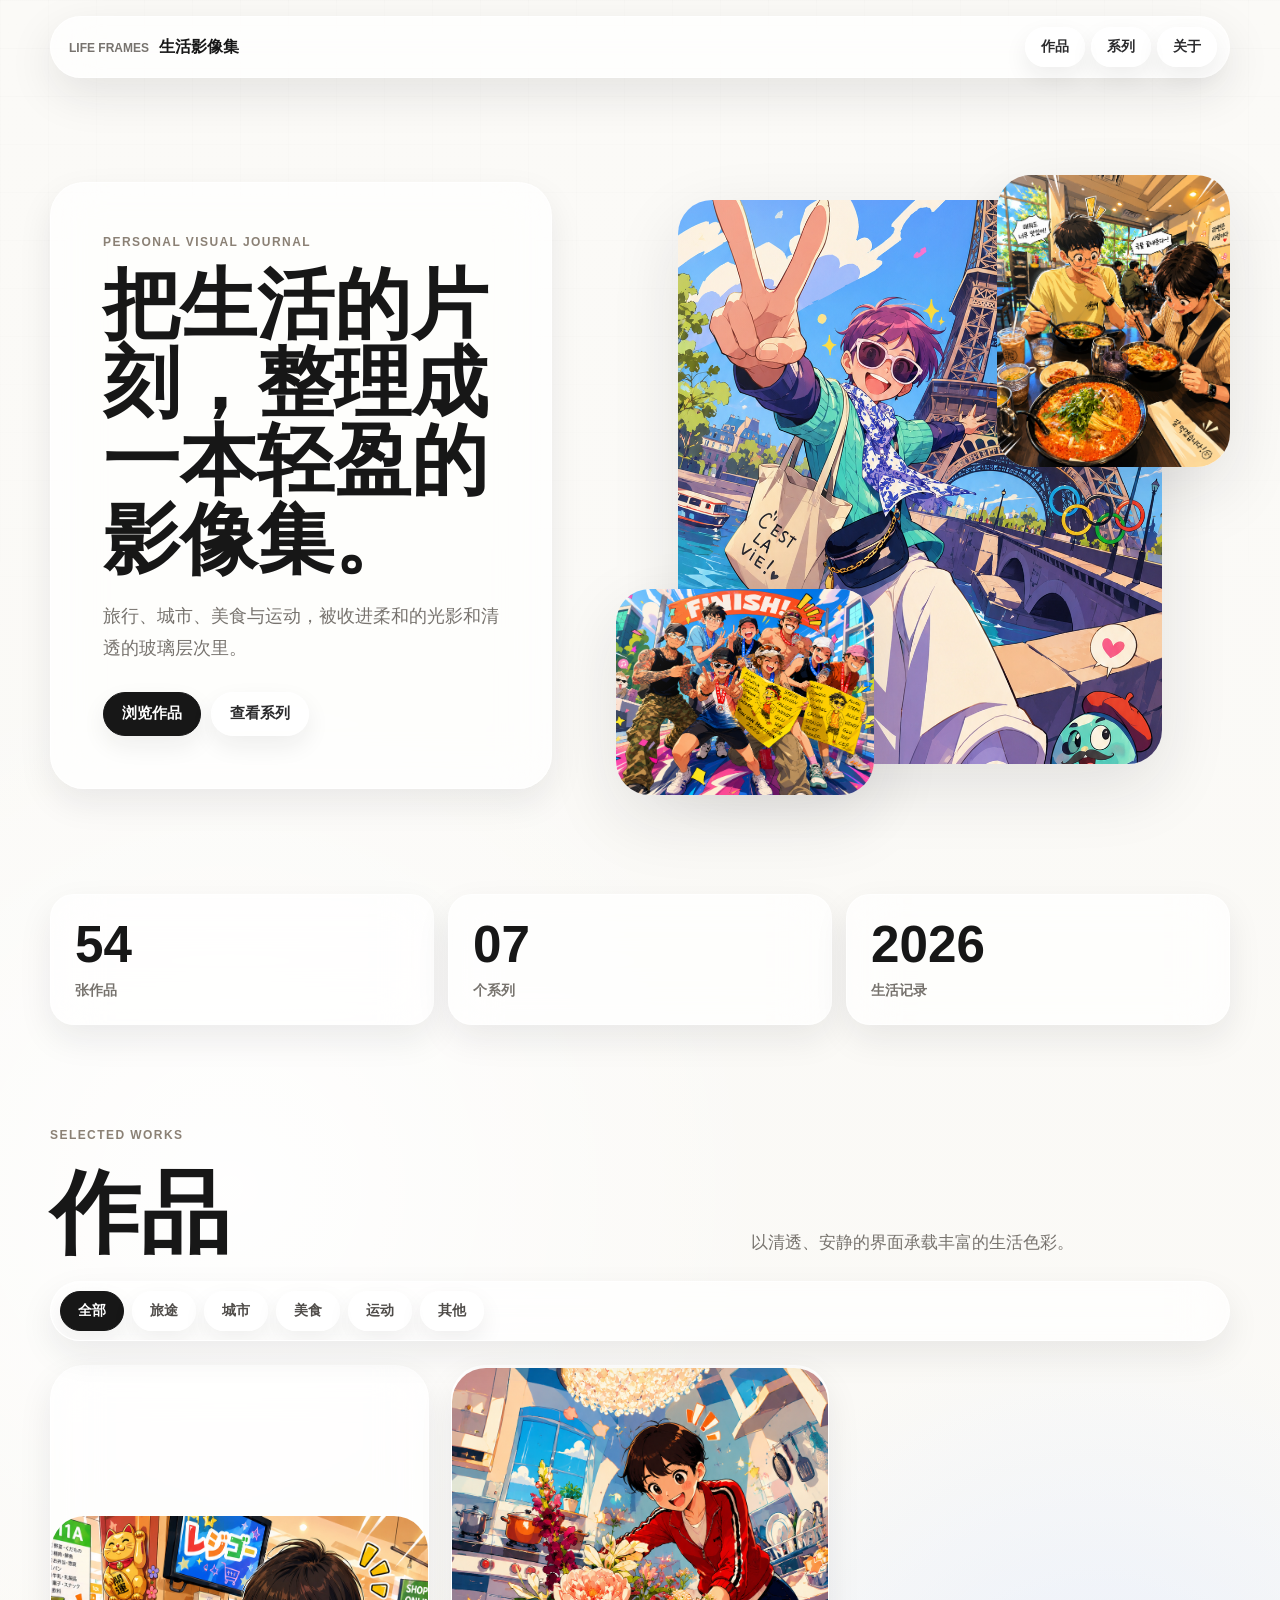
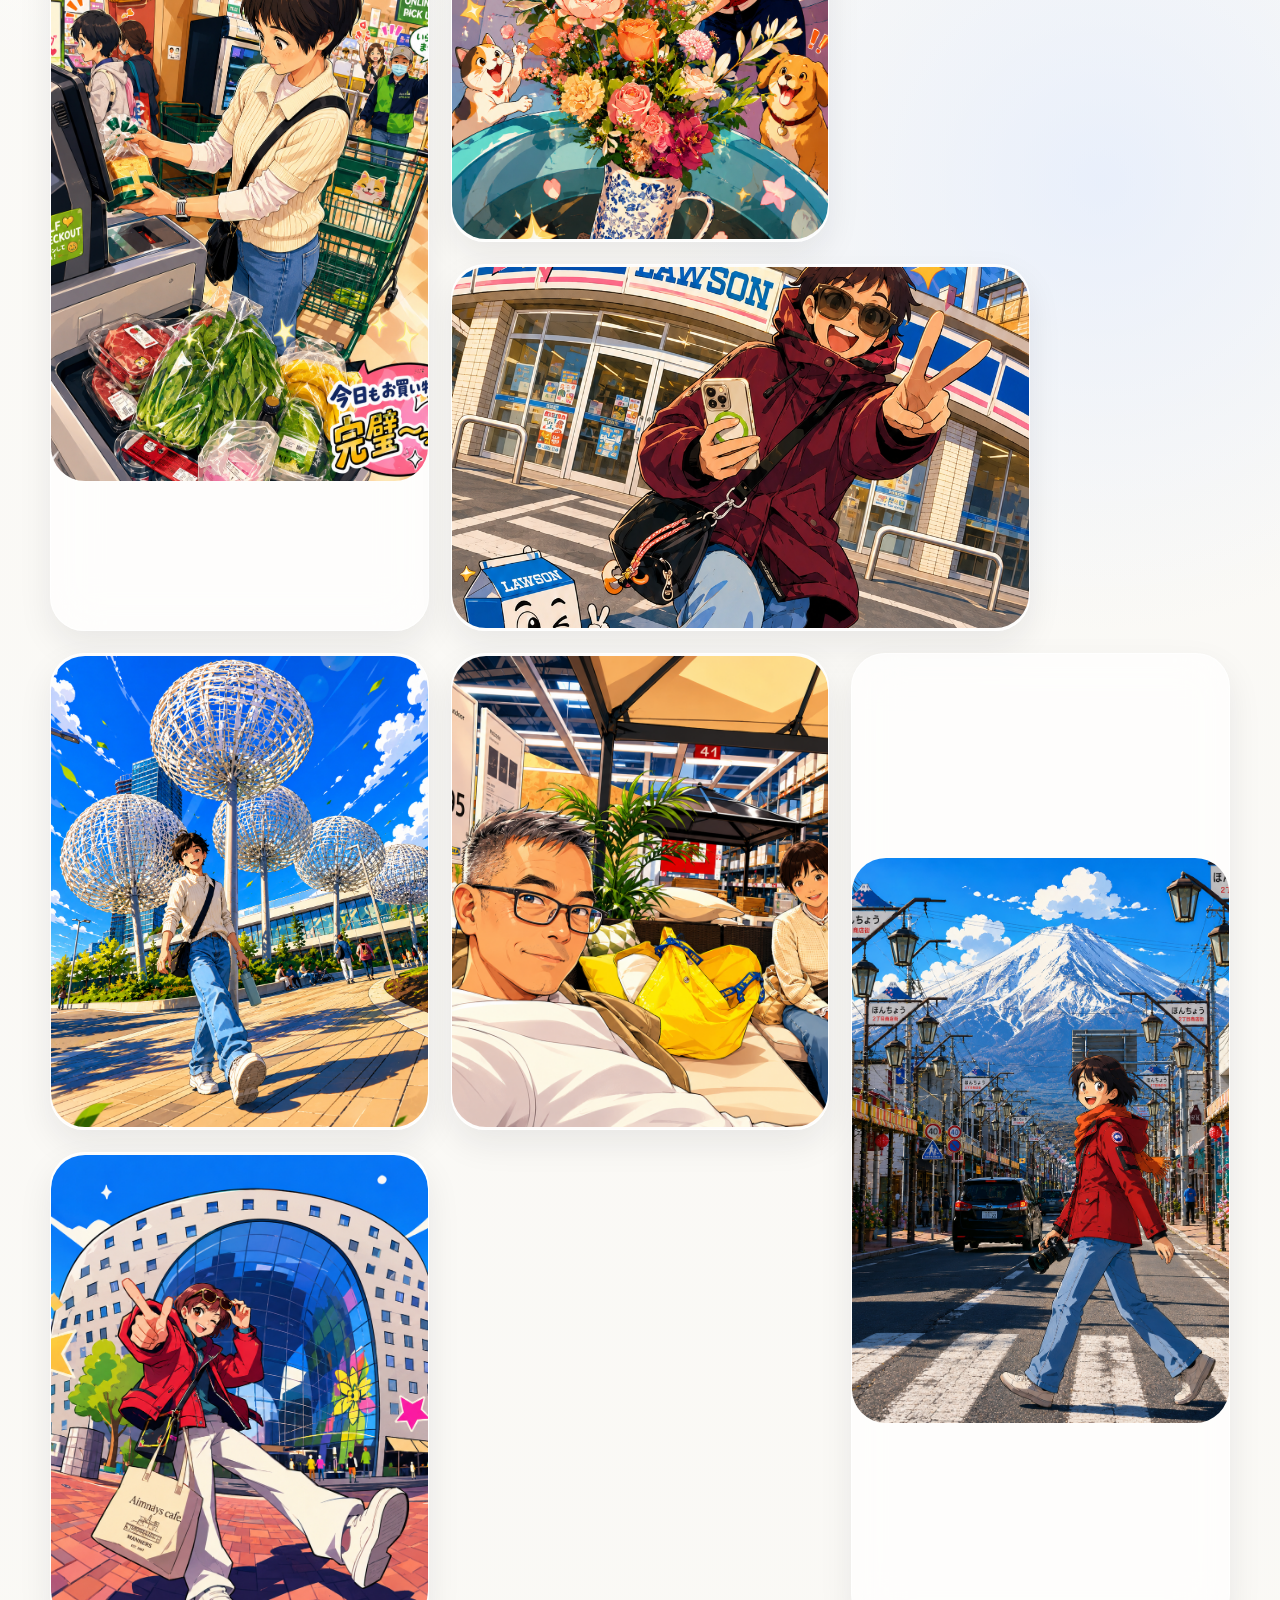
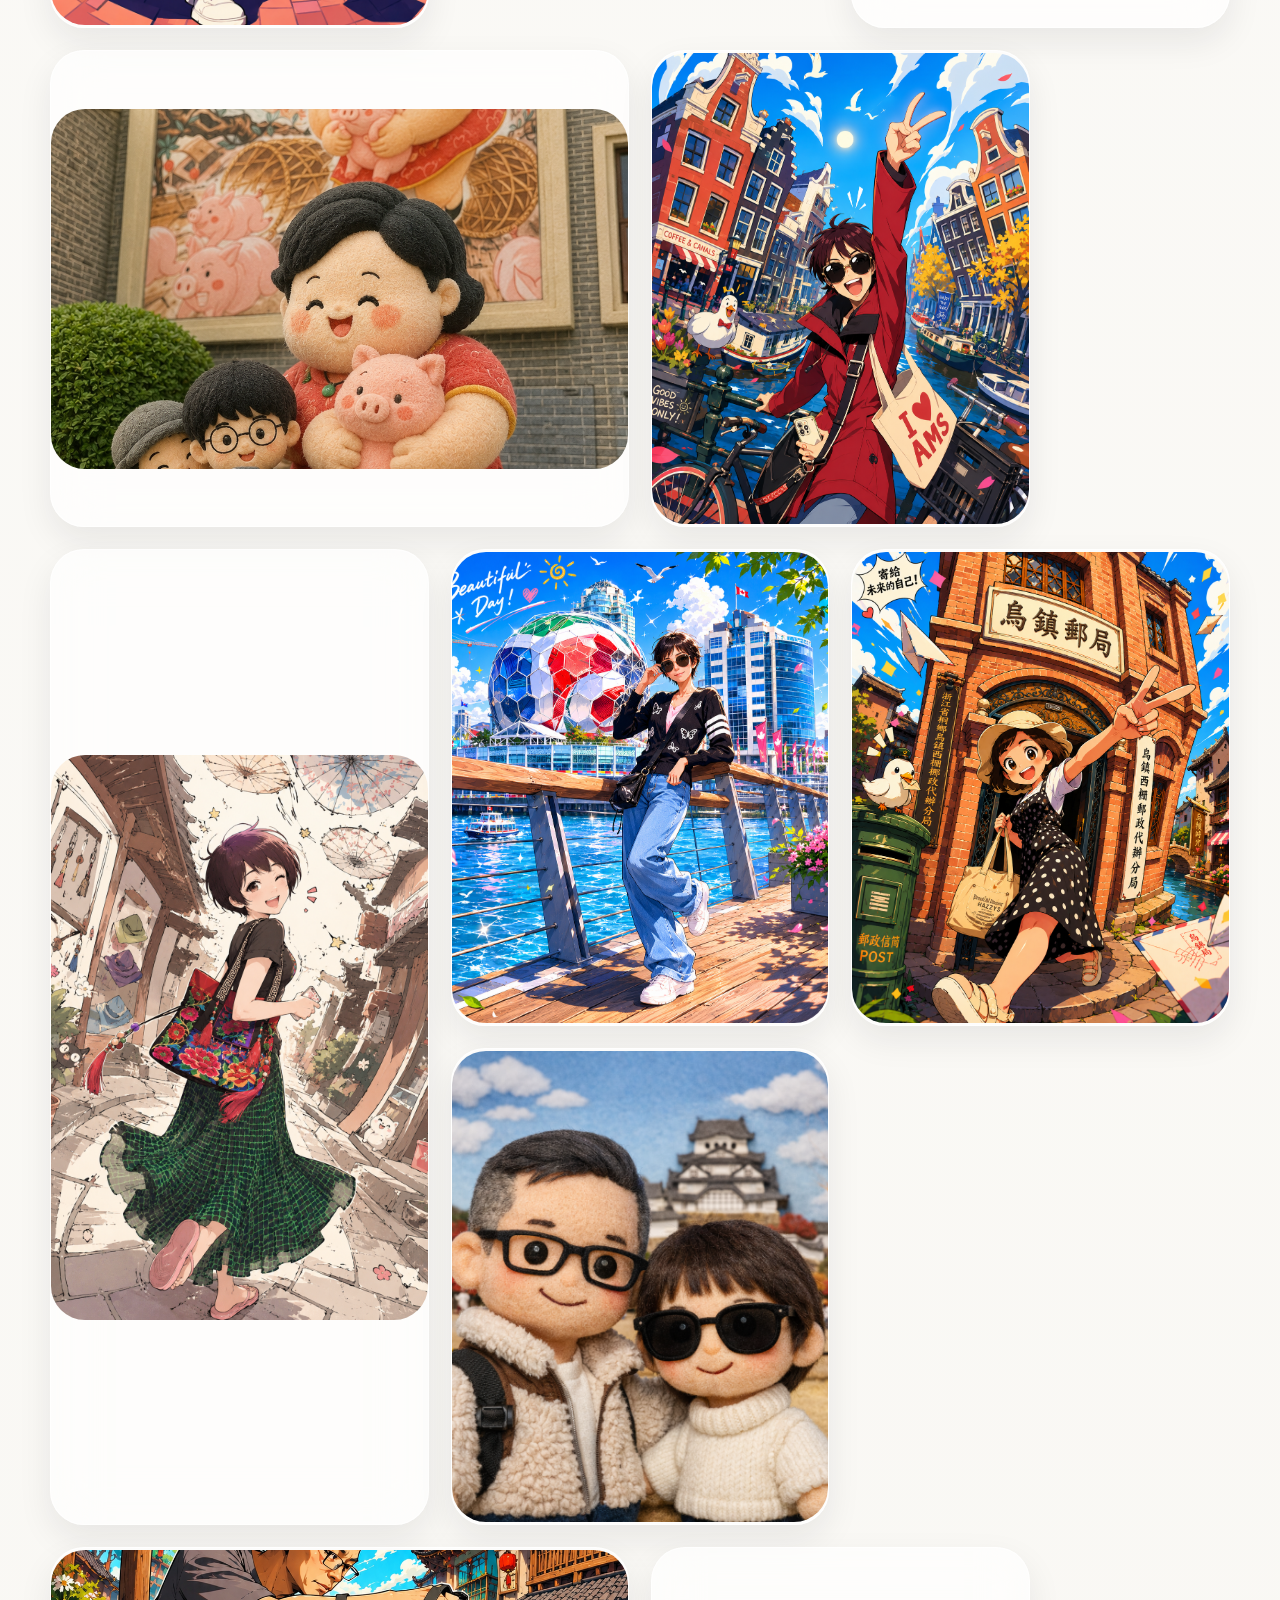
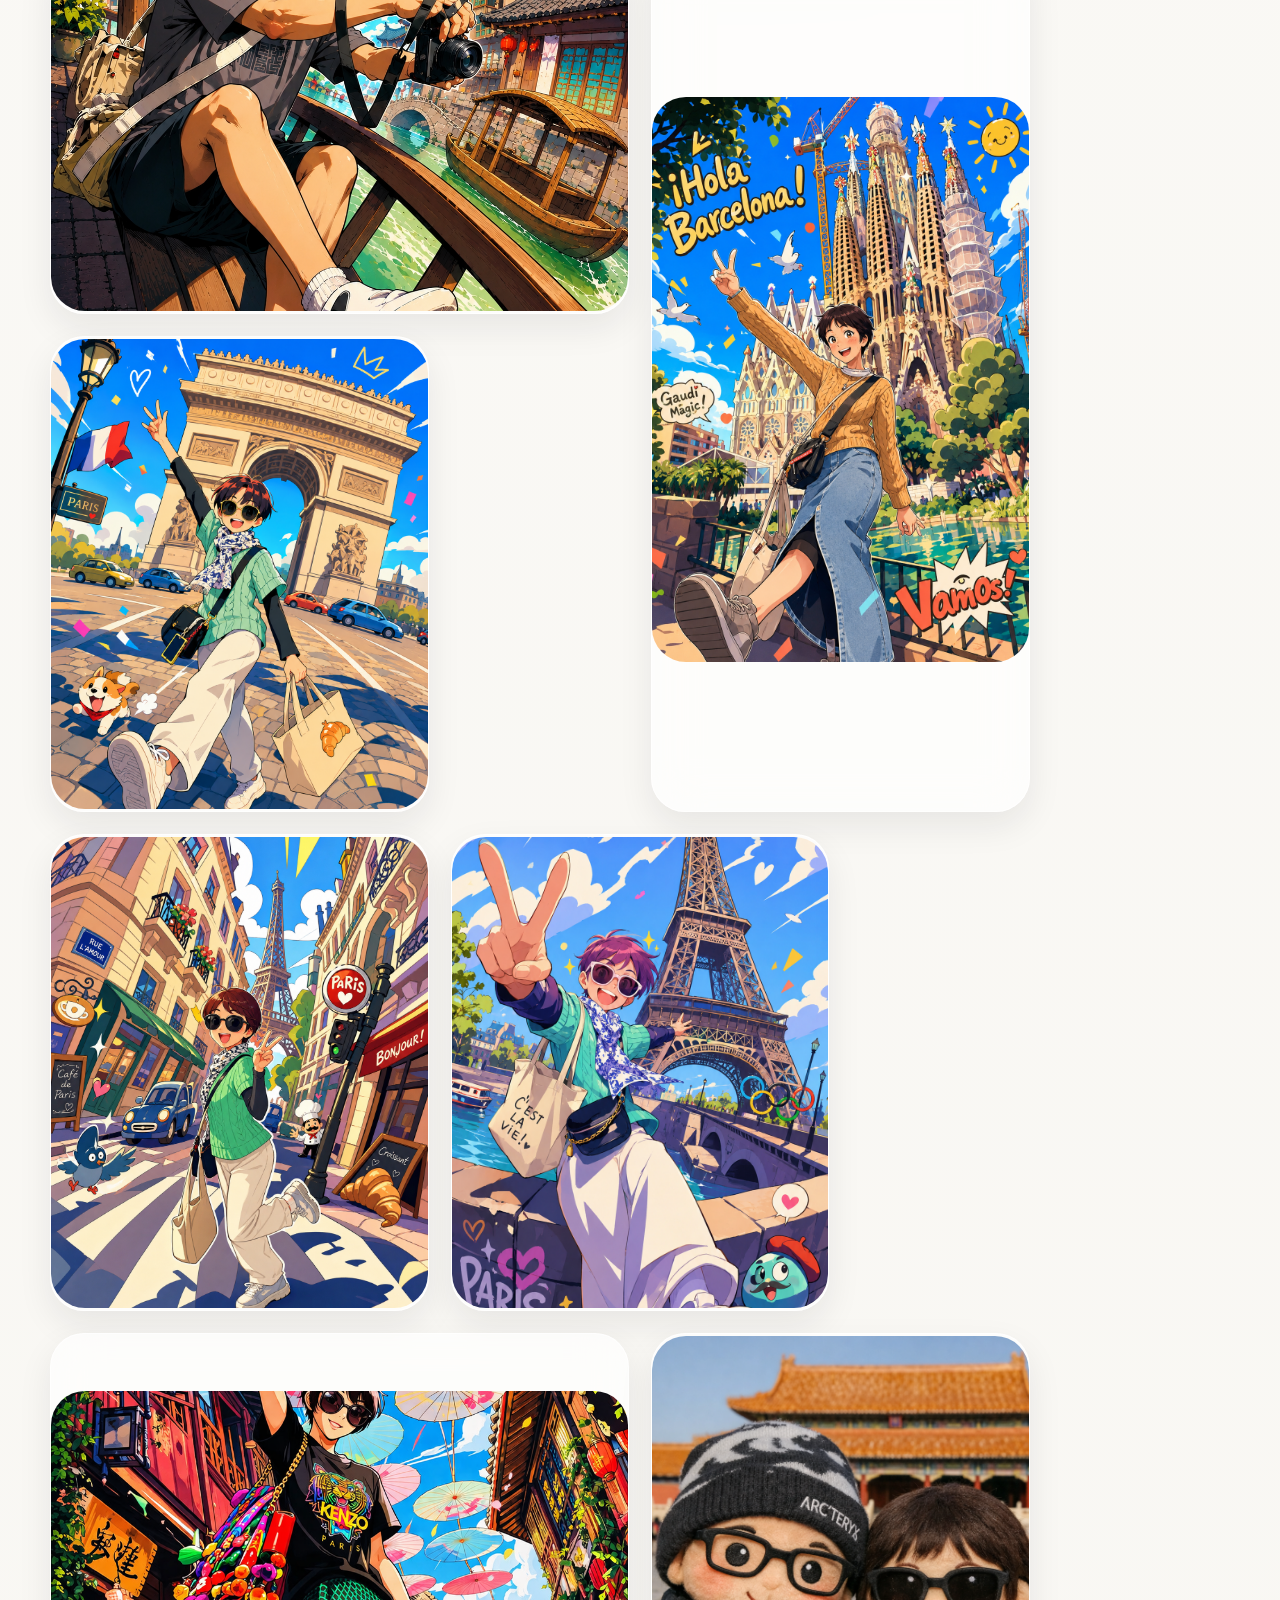
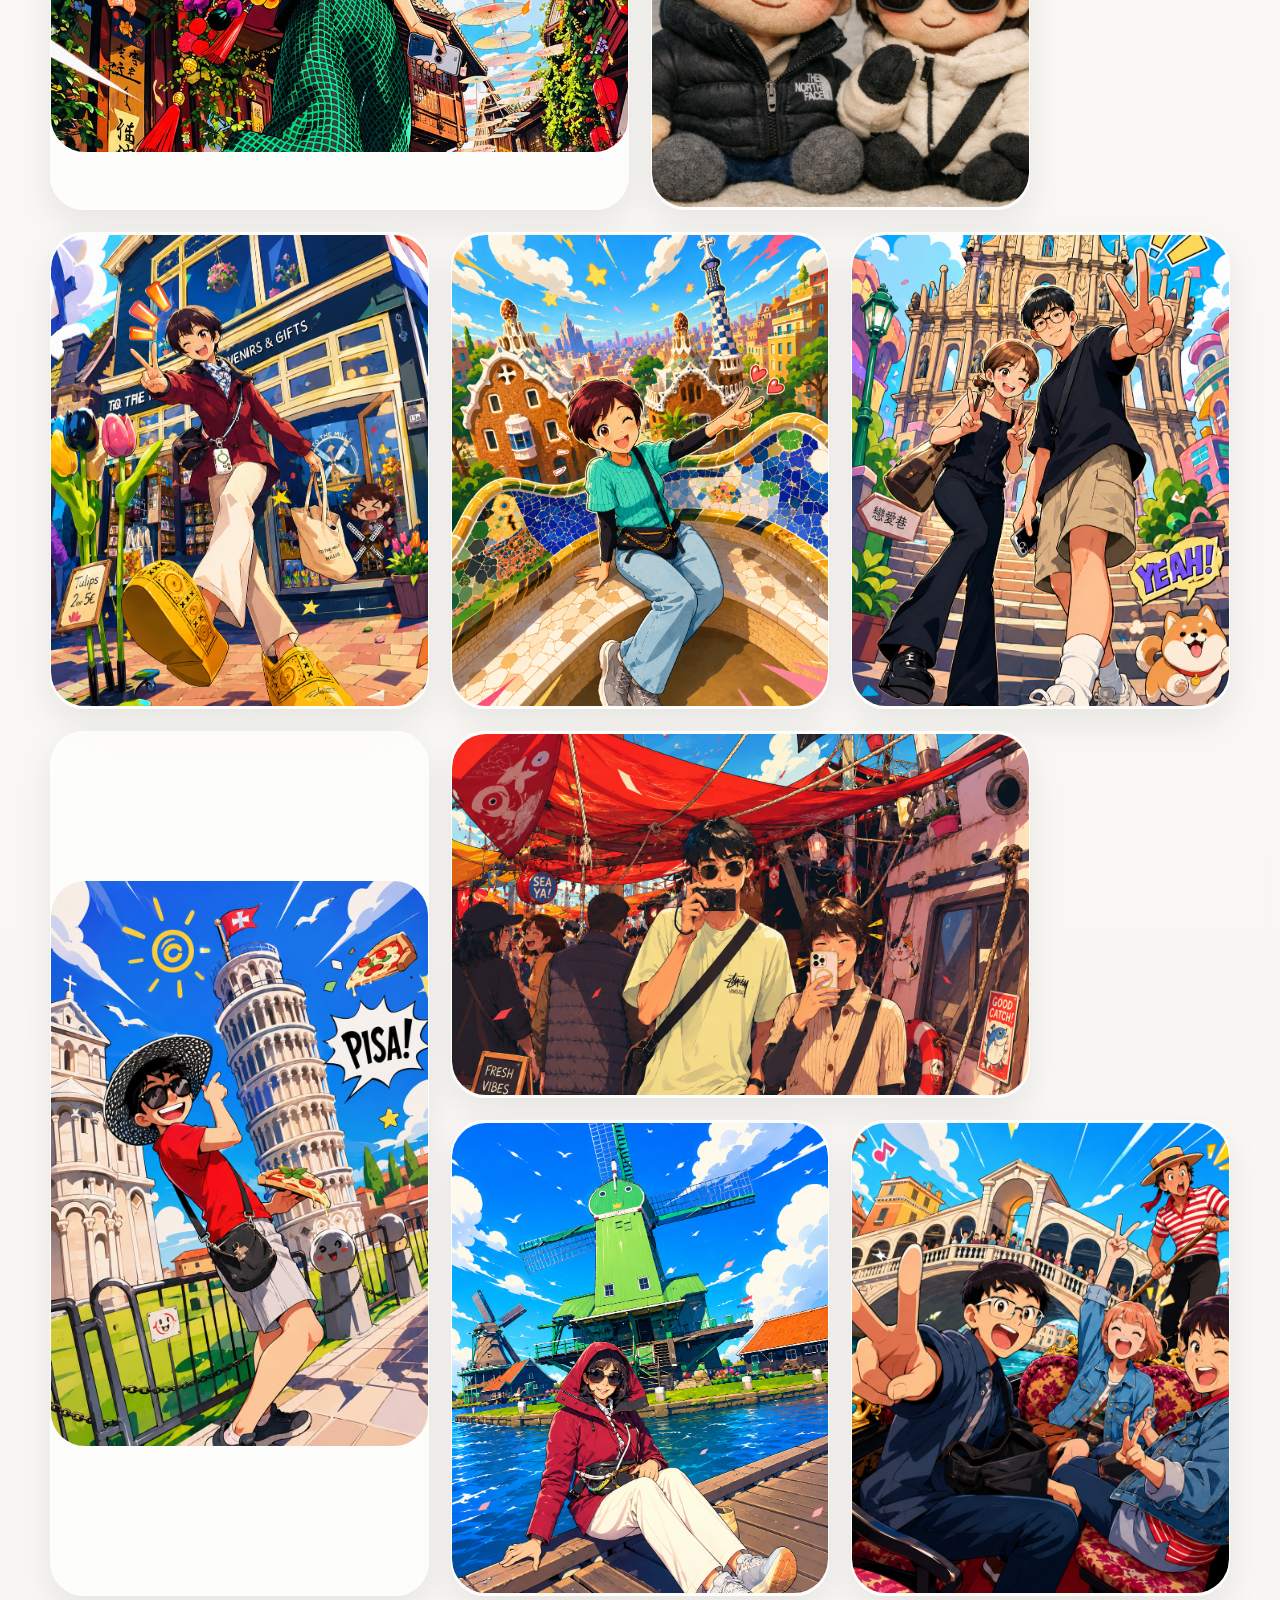
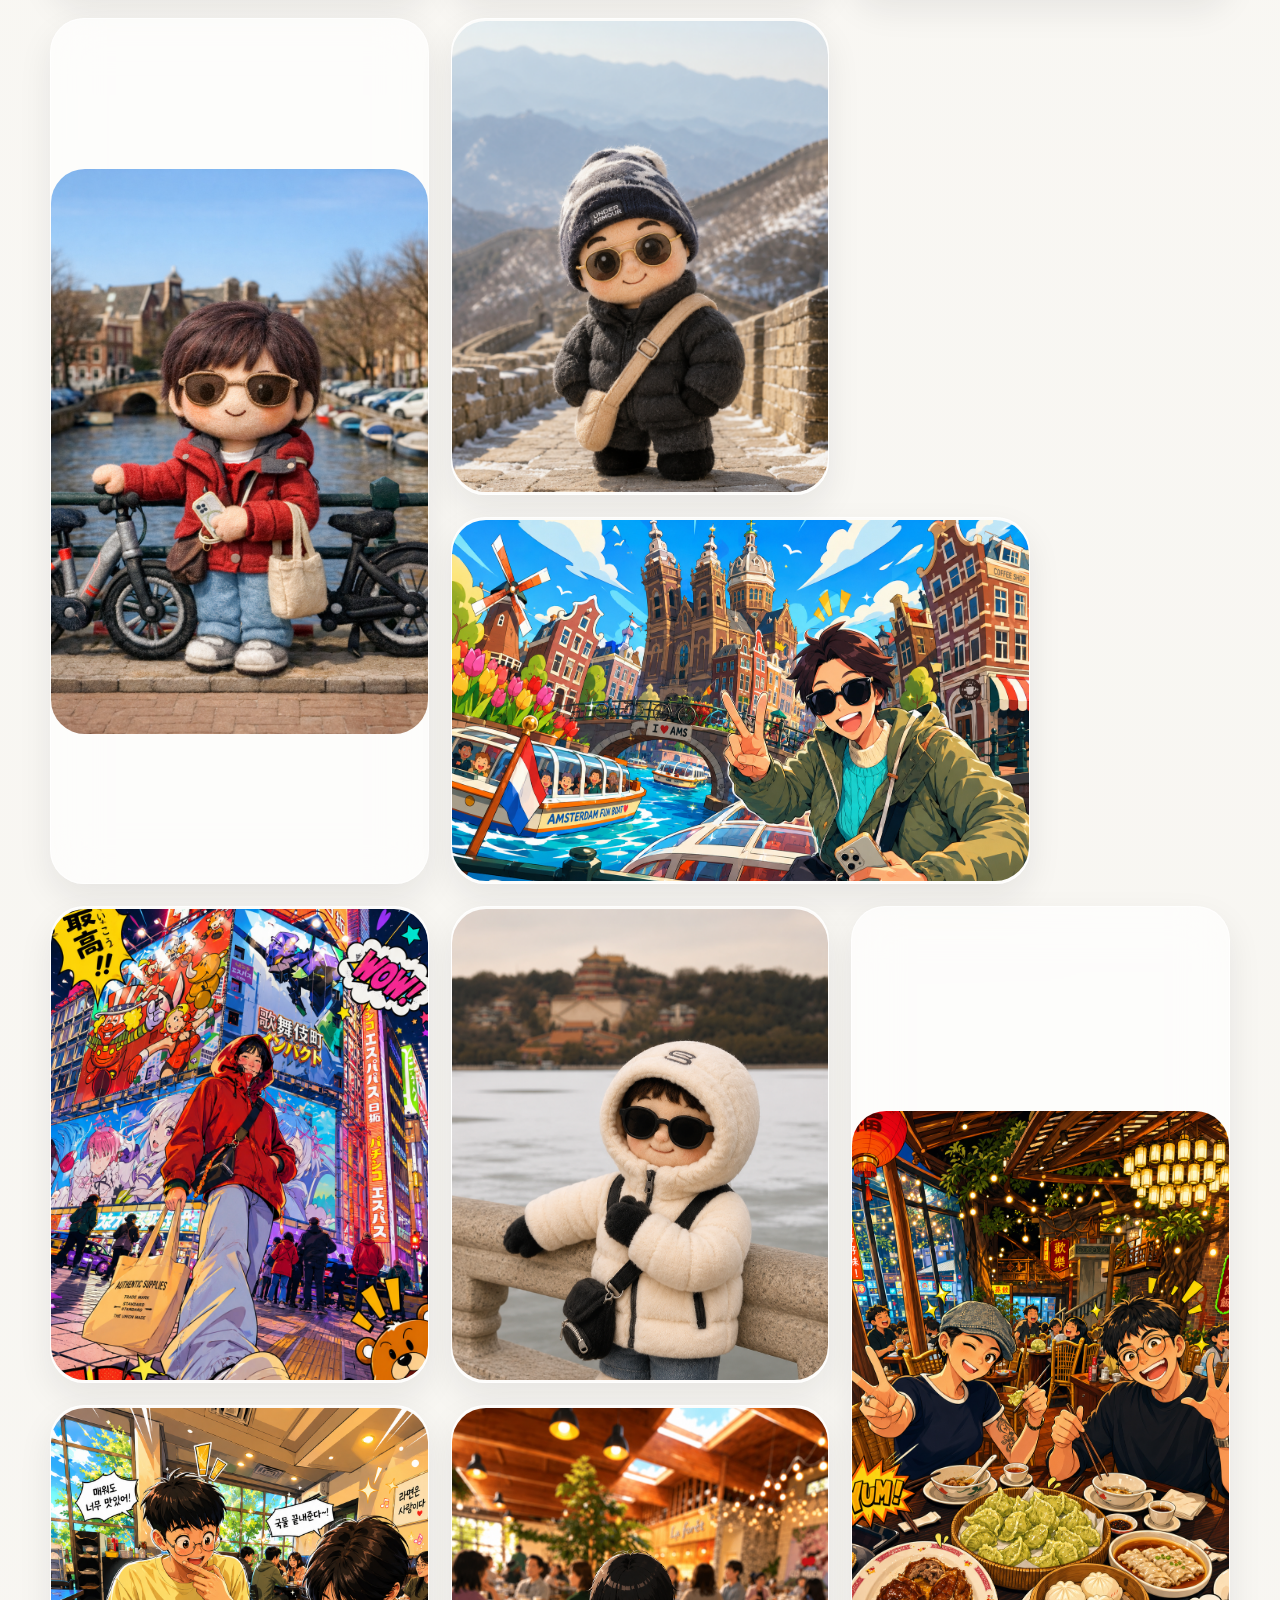
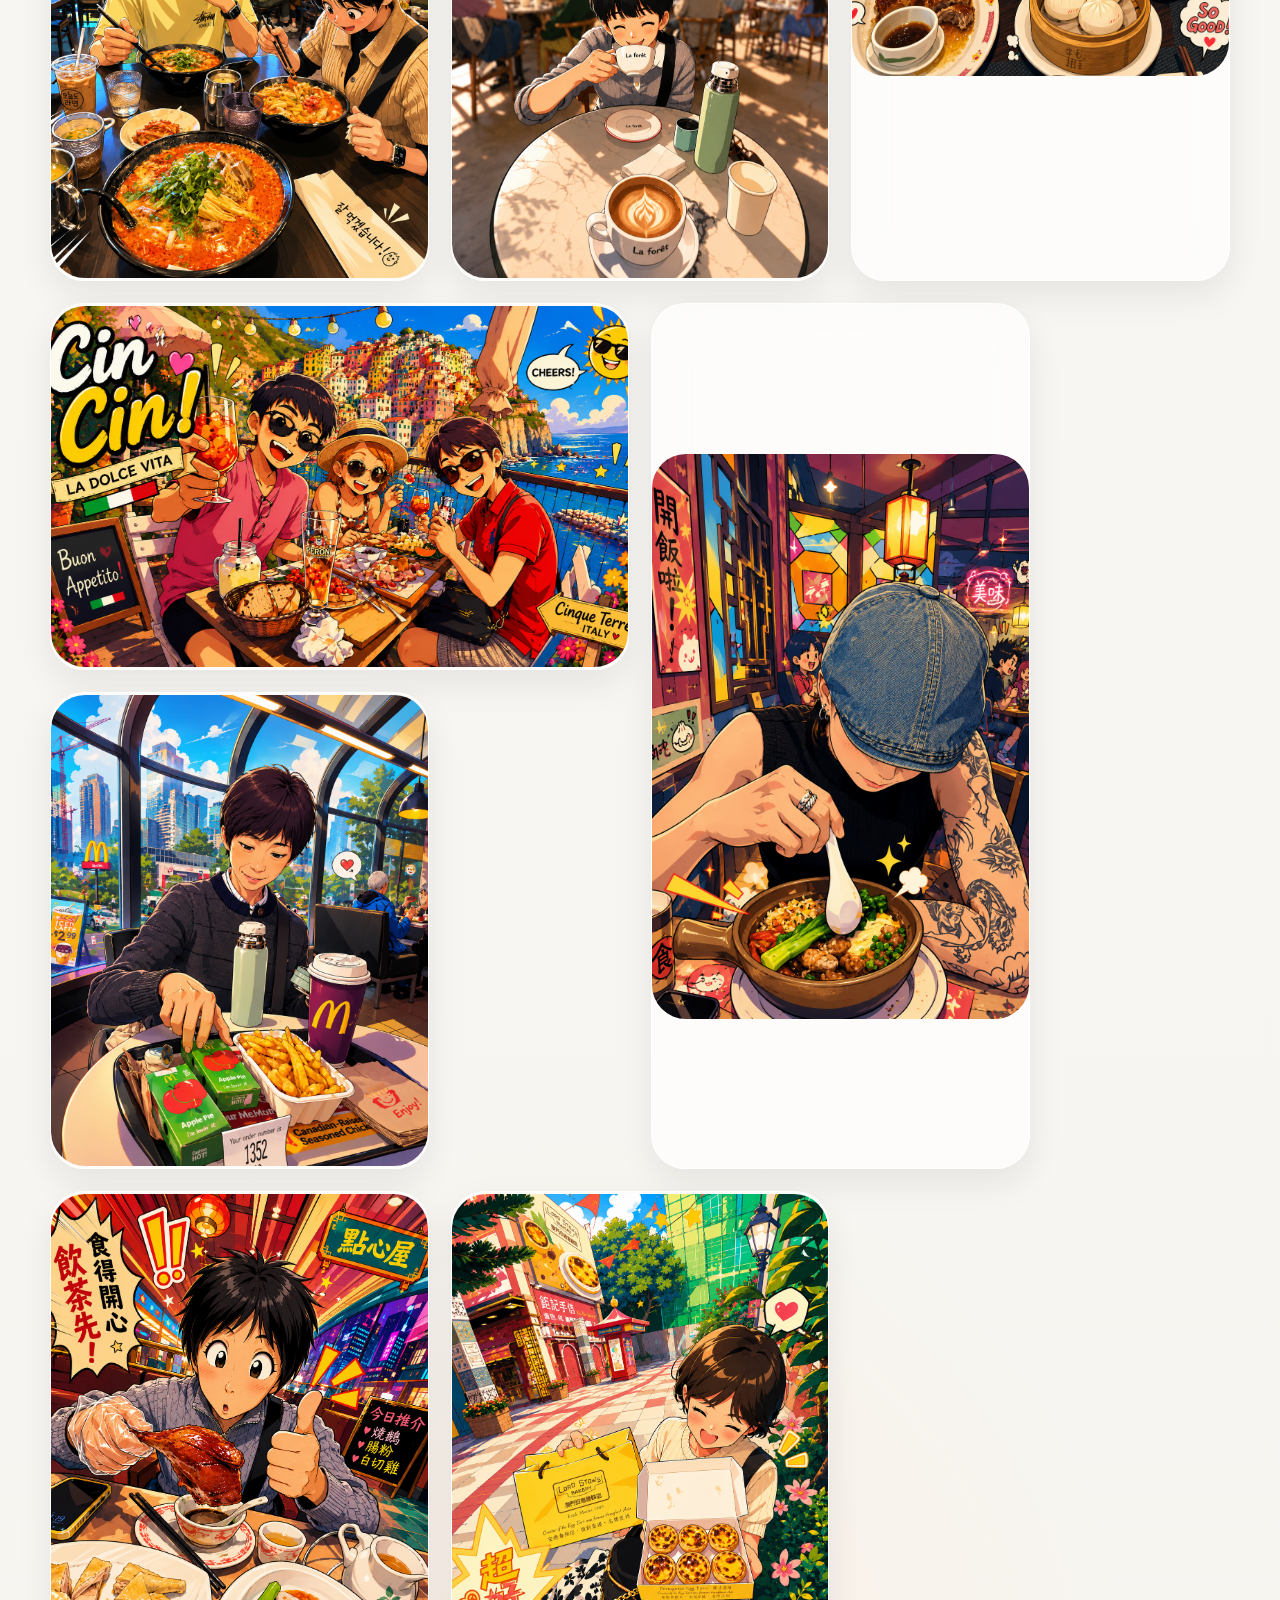
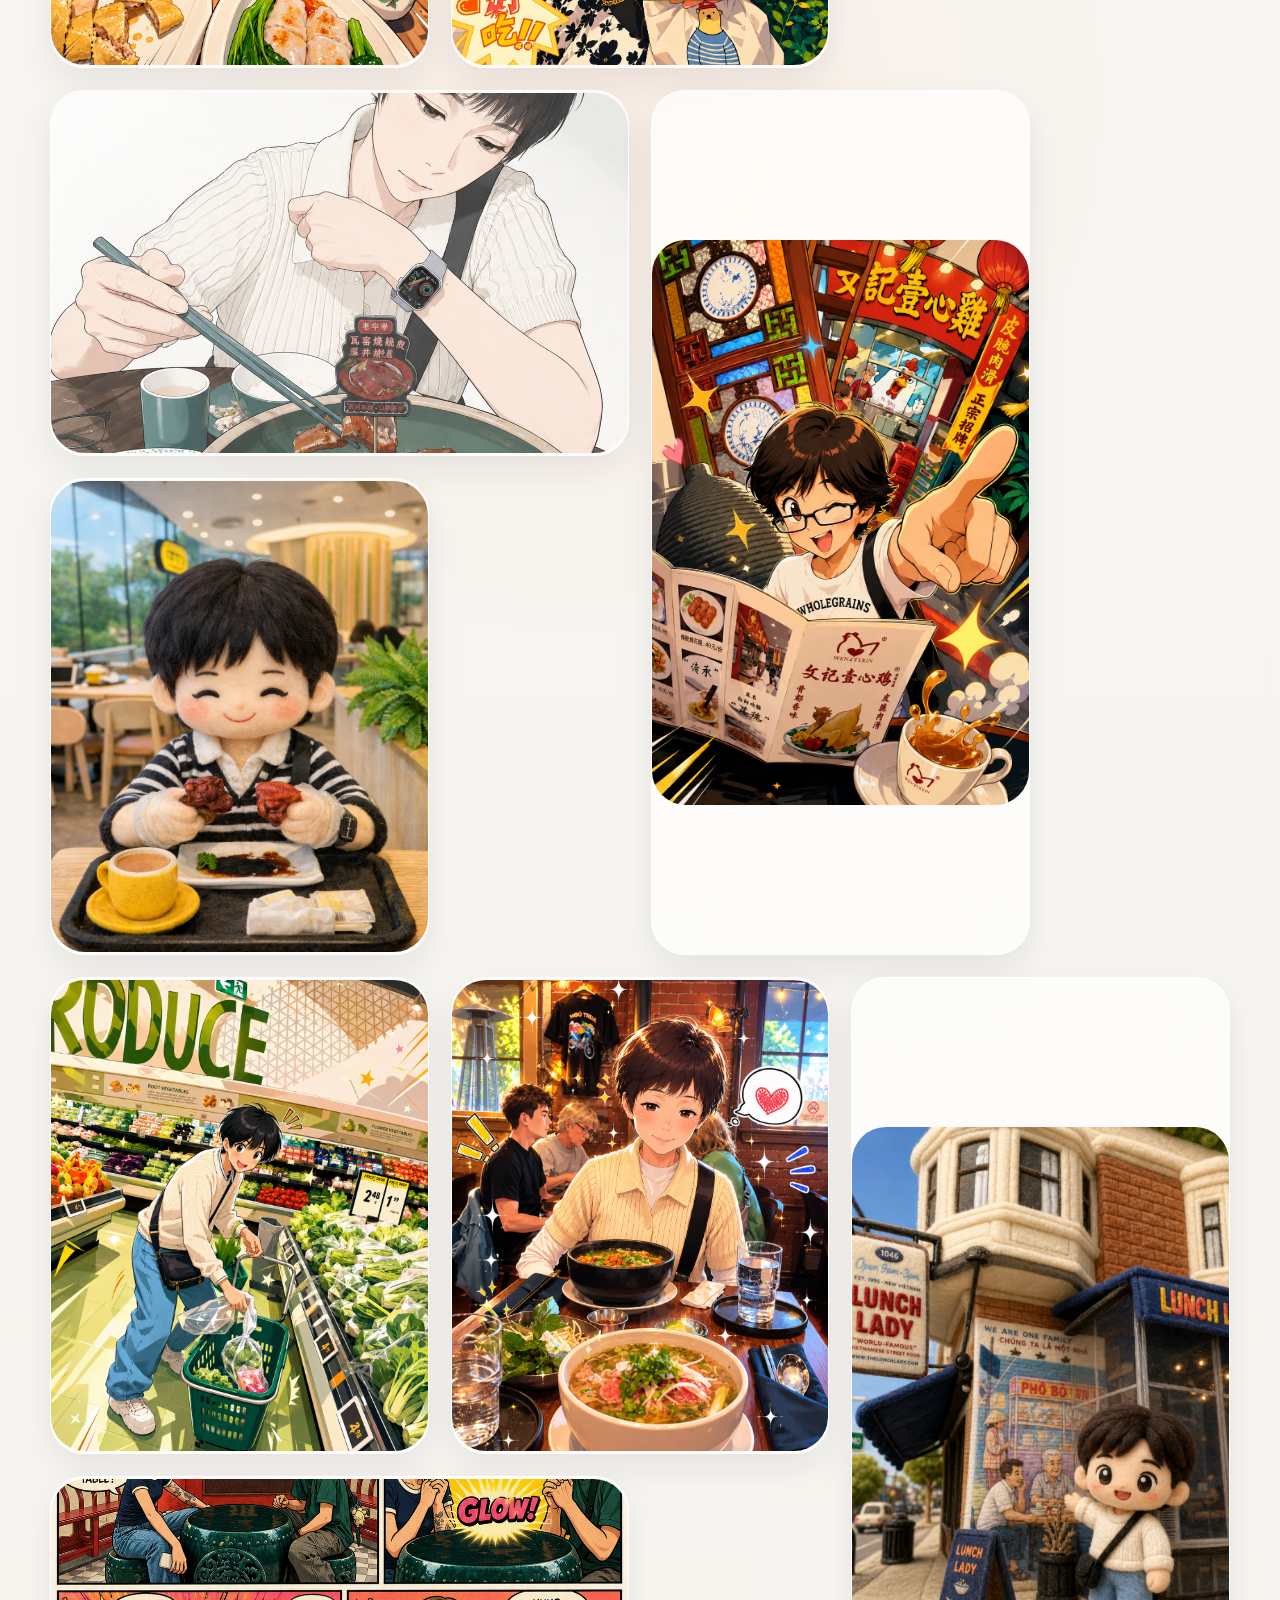
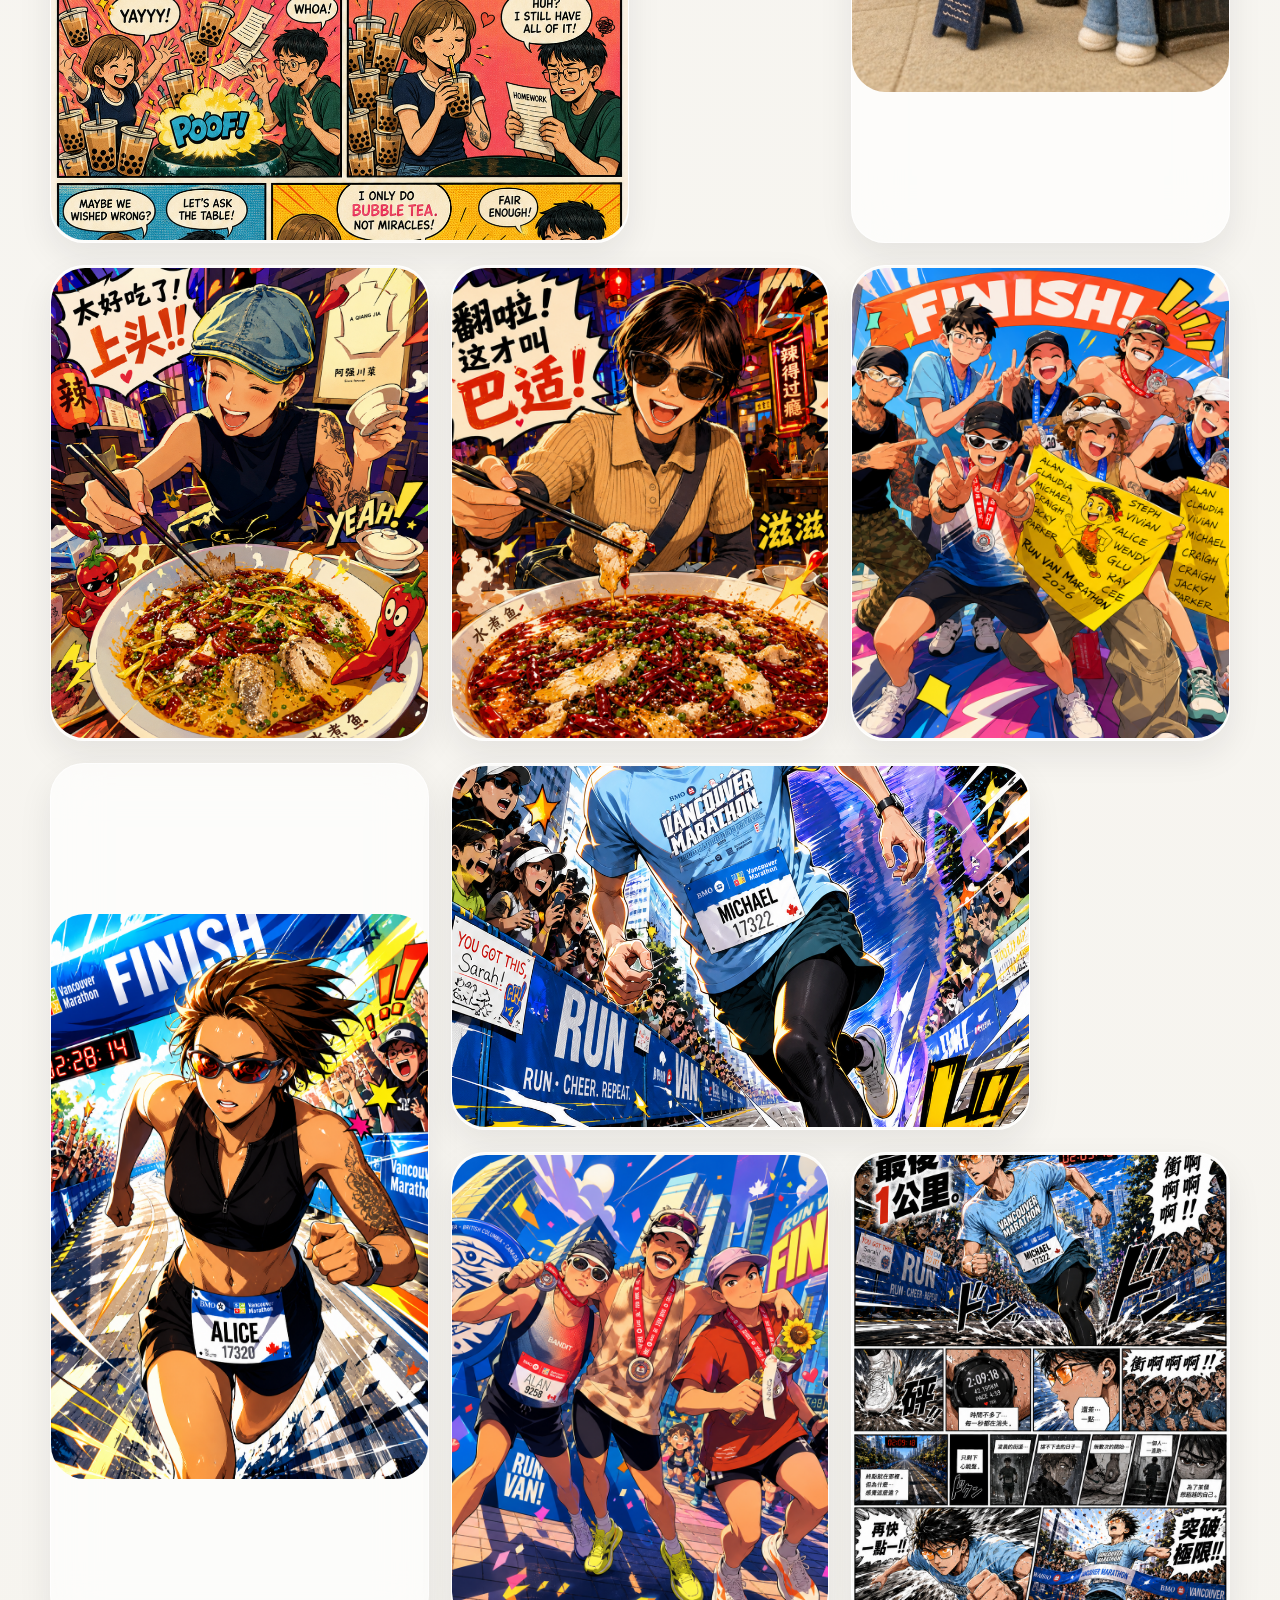
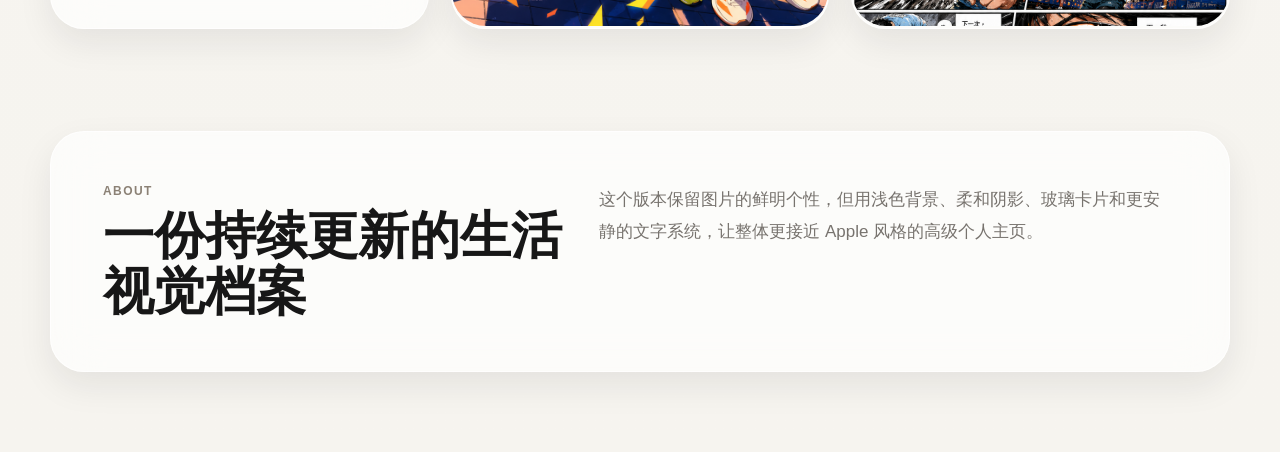
==== apple-template.html @ 2d1626ec "Switch homepage to Apple glass style" ====
<!doctype html>
<html lang="zh-Hans">
  <head>
    <meta charset="utf-8" />
    <meta name="viewport" content="width=device-width, initial-scale=1" />
    <title>生活影像集 | Apple Glass 模板</title>
    <meta
      name="description"
      content="一个浅色、优雅、玻璃质感的个人生活影像主页模板。"
    />
    <link rel="stylesheet" href="apple-template.css?v=1" />
  </head>
  <body>
    <header class="glass-header" aria-label="主导航">
      <a class="brand-lockup" href="#top" aria-label="返回首页">
        <span>Life Frames</span>
        <strong>生活影像集</strong>
      </a>
      <nav class="nav-pills" aria-label="页面导航">
        <a href="#works">作品</a>
        <a href="#series">系列</a>
        <a href="#about">关于</a>
      </nav>
    </header>

    <main id="top">
      <section class="hero-section" aria-labelledby="hero-title">
        <div class="hero-copy glass-panel">
          <p class="eyebrow">Personal Visual Journal</p>
          <h1 id="hero-title">把生活的片刻，整理成一本轻盈的影像集。</h1>
          <p>
            旅行、城市、美食与运动，被收进柔和的光影和清透的玻璃层次里。
          </p>
          <div class="hero-actions">
            <a class="primary-action" href="#works">浏览作品</a>
            <a class="secondary-action" href="#series">查看系列</a>
          </div>
        </div>

        <div class="hero-gallery" aria-label="精选作品预览">
          <figure class="feature-card feature-card-large">
            <img src="assets/photos/旅途/巴黎铁塔旅拍.png" alt="旅途精选作品" />
          </figure>
          <figure class="feature-card feature-card-top">
            <img src="assets/photos/美食/双人火锅餐桌.png" alt="美食精选作品" />
          </figure>
          <figure class="feature-card feature-card-bottom">
            <img src="assets/photos/运动/团队完赛庆祝.png" alt="运动精选作品" />
          </figure>
        </div>
      </section>

      <section class="stats-strip" aria-label="影像摘要">
        <div class="stat-card glass-panel">
          <span id="total-count">00</span>
          <strong>张作品</strong>
        </div>
        <div class="stat-card glass-panel">
          <span>07</span>
          <strong>个系列</strong>
        </div>
        <div class="stat-card glass-panel">
          <span>2026</span>
          <strong>生活记录</strong>
        </div>
      </section>

      <section class="works-section" id="works" aria-labelledby="works-title">
        <div class="section-heading">
          <p>Selected Works</p>
          <h2 id="works-title">作品</h2>
          <span>以清透、安静的界面承载丰富的生活色彩。</span>
        </div>

        <div class="series-bar glass-panel" id="series" aria-label="作品系列筛选"></div>

        <div class="apple-grid" aria-live="polite"></div>
      </section>

      <section class="about-section glass-panel" id="about" aria-labelledby="about-title">
        <div>
          <p>About</p>
          <h2 id="about-title">一份持续更新的生活视觉档案</h2>
        </div>
        <p>
          这个版本保留图片的鲜明个性，但用浅色背景、柔和阴影、玻璃卡片和更安静的文字系统，让整体更接近 Apple 风格的高级个人主页。
        </p>
      </section>
    </main>

    <div class="apple-lightbox" id="lightbox" role="dialog" aria-modal="true" aria-label="作品大图预览" hidden>
      <button class="lightbox-close" type="button" aria-label="关闭预览">×</button>
      <figure class="lightbox-card">
        <img class="lightbox-image" src="" alt="" />
        <figcaption class="lightbox-caption"></figcaption>
        <div class="lightbox-controls" aria-label="作品切换">
          <button class="lightbox-nav previous" type="button" data-direction="previous" aria-label="上一张">上一张</button>
          <button class="lightbox-nav next" type="button" data-direction="next" aria-label="下一张">下一张</button>
        </div>
      </figure>
    </div>

    <script src="gallery-data.js?v=15"></script>
    <script src="apple-template.js?v=1"></script>
  </body>
</html>
---- apple-template.css ----
:root {
  color-scheme: light;
  --page: #f6f4ef;
  --page-soft: #fbfaf7;
  --ink: #171717;
  --text: #2b2b2d;
  --muted: #77736e;
  --hairline: rgba(30, 30, 30, 0.08);
  --glass: rgba(255, 255, 255, 0.68);
  --glass-strong: rgba(255, 255, 255, 0.82);
  --shadow: 0 24px 70px rgba(28, 31, 35, 0.11);
  --shadow-soft: 0 14px 34px rgba(28, 31, 35, 0.08);
  --radius-lg: 34px;
  --radius-md: 24px;
  --radius-sm: 999px;
}

* {
  box-sizing: border-box;
}

html {
  scroll-behavior: smooth;
}

body {
  margin: 0;
  min-width: 320px;
  background:
    radial-gradient(circle at 18% 8%, rgba(255, 255, 255, 0.92), transparent 34rem),
    radial-gradient(circle at 86% 12%, rgba(220, 232, 255, 0.58), transparent 28rem),
    radial-gradient(circle at 45% 76%, rgba(255, 226, 208, 0.38), transparent 34rem),
    linear-gradient(180deg, var(--page-soft), var(--page));
  color: var(--ink);
  font-family: -apple-system, BlinkMacSystemFont, "SF Pro Display", "SF Pro Text", "PingFang SC", "Hiragino Sans GB", "Microsoft YaHei", Arial, sans-serif;
  letter-spacing: 0;
}

body::before {
  position: fixed;
  inset: 0;
  z-index: -1;
  pointer-events: none;
  content: "";
  background-image: linear-gradient(rgba(23, 23, 23, 0.025) 1px, transparent 1px), linear-gradient(90deg, rgba(23, 23, 23, 0.018) 1px, transparent 1px);
  background-size: 48px 48px;
  mask-image: linear-gradient(to bottom, rgba(0, 0, 0, 0.5), transparent 78%);
}

img {
  display: block;
  max-width: 100%;
}

a {
  color: inherit;
  text-decoration: none;
}

button {
  font: inherit;
}

.glass-panel {
  background: var(--glass);
  border: 1px solid rgba(255, 255, 255, 0.72);
  box-shadow: var(--shadow-soft);
  backdrop-filter: blur(24px) saturate(1.18);
  -webkit-backdrop-filter: blur(24px) saturate(1.18);
}

.glass-header {
  position: sticky;
  top: 16px;
  z-index: 30;
  width: min(1180px, calc(100% - 28px));
  margin: 16px auto 0;
  display: flex;
  align-items: center;
  justify-content: space-between;
  gap: 18px;
  padding: 10px 12px 10px 18px;
  background: rgba(255, 255, 255, 0.7);
  border: 1px solid rgba(255, 255, 255, 0.74);
  border-radius: var(--radius-sm);
  box-shadow: 0 16px 46px rgba(28, 31, 35, 0.1);
  backdrop-filter: blur(24px) saturate(1.18);
  -webkit-backdrop-filter: blur(24px) saturate(1.18);
}

.brand-lockup {
  display: inline-flex;
  align-items: baseline;
  gap: 10px;
  min-width: 0;
}

.brand-lockup span {
  color: var(--muted);
  font-size: 12px;
  font-weight: 700;
  text-transform: uppercase;
  white-space: nowrap;
}

.brand-lockup strong {
  font-size: 16px;
  font-weight: 700;
  white-space: nowrap;
}

.nav-pills {
  display: flex;
  gap: 6px;
}

.nav-pills a,
.primary-action,
.secondary-action,
.series-button,
.lightbox-close,
.lightbox-nav {
  border: 1px solid rgba(255, 255, 255, 0.72);
  border-radius: var(--radius-sm);
  background: rgba(255, 255, 255, 0.66);
  box-shadow: 0 10px 24px rgba(28, 31, 35, 0.07);
  color: var(--text);
}

.nav-pills a {
  padding: 10px 15px;
  font-size: 14px;
  font-weight: 650;
}

.hero-section {
  width: min(1180px, calc(100% - 32px));
  min-height: calc(100vh - 84px);
  margin: 0 auto;
  display: grid;
  grid-template-columns: minmax(300px, 0.9fr) minmax(340px, 1.1fr);
  align-items: center;
  gap: clamp(32px, 5vw, 74px);
  padding: clamp(46px, 7vw, 88px) 0 clamp(56px, 7vw, 94px);
}

.hero-copy {
  padding: clamp(28px, 5vw, 52px);
  border-radius: var(--radius-lg);
}

.eyebrow,
.section-heading p,
.about-section p:first-child {
  margin: 0;
  color: #8b8175;
  font-size: 12px;
  font-weight: 760;
  letter-spacing: 0.12em;
  text-transform: uppercase;
}

.hero-copy h1 {
  max-width: 10em;
  margin: 16px 0 0;
  color: var(--ink);
  font-size: clamp(44px, 6vw, 78px);
  font-weight: 760;
  line-height: 1.02;
}

.hero-copy > p:not(.eyebrow) {
  max-width: 520px;
  margin: 22px 0 0;
  color: var(--muted);
  font-size: 18px;
  line-height: 1.78;
}

.hero-actions {
  display: flex;
  flex-wrap: wrap;
  gap: 10px;
  margin-top: 28px;
}

.primary-action,
.secondary-action {
  display: inline-flex;
  align-items: center;
  justify-content: center;
  min-height: 44px;
  padding: 0 18px;
  font-size: 15px;
  font-weight: 700;
}

.primary-action {
  background: #171717;
  border-color: #171717;
  color: #fff;
}

.hero-gallery {
  position: relative;
  min-height: 620px;
}

.feature-card {
  position: absolute;
  margin: 0;
  overflow: hidden;
  border-radius: var(--radius-lg);
  background: rgba(255, 255, 255, 0.78);
  box-shadow: var(--shadow);
}

.feature-card::after {
  position: absolute;
  inset: 0;
  pointer-events: none;
  content: "";
  background: linear-gradient(135deg, rgba(255, 255, 255, 0.18), transparent 42%);
}

.feature-card img {
  width: 100%;
  height: 100%;
  object-fit: cover;
}

.feature-card-large {
  inset: 4% 11% 5% 10%;
}

.feature-card-top {
  width: 38%;
  aspect-ratio: 4 / 5;
  top: 0;
  right: 0;
}

.feature-card-bottom {
  width: 42%;
  aspect-ratio: 5 / 4;
  left: 0;
  bottom: 0;
}

.stats-strip {
  width: min(1180px, calc(100% - 32px));
  margin: 0 auto;
  display: grid;
  grid-template-columns: repeat(3, minmax(0, 1fr));
  gap: 14px;
}

.stat-card {
  min-height: 126px;
  padding: 24px;
  border-radius: var(--radius-md);
}

.stat-card span {
  display: block;
  font-size: clamp(32px, 4vw, 52px);
  font-weight: 760;
  line-height: 1;
}

.stat-card strong {
  display: block;
  margin-top: 12px;
  color: var(--muted);
  font-size: 14px;
}

.works-section {
  width: min(1180px, calc(100% - 32px));
  margin: 0 auto;
  padding: clamp(64px, 8vw, 104px) 0;
}

.section-heading {
  display: grid;
  grid-template-columns: minmax(0, 1fr) minmax(260px, 0.72fr);
  align-items: end;
  gap: 18px 36px;
  margin-bottom: 24px;
}

.section-heading h2 {
  grid-column: 1;
  margin: 10px 0 0;
  font-size: clamp(46px, 7vw, 92px);
  font-weight: 780;
  line-height: 0.98;
}

.section-heading span {
  grid-column: 2;
  grid-row: 1 / span 2;
  color: var(--muted);
  font-size: 17px;
  line-height: 1.75;
}

.series-bar {
  position: sticky;
  top: 88px;
  z-index: 18;
  display: flex;
  gap: 8px;
  overflow-x: auto;
  margin-bottom: 24px;
  padding: 9px;
  border-radius: var(--radius-sm);
  scrollbar-width: none;
}

.series-bar::-webkit-scrollbar {
  display: none;
}

.series-button {
  flex: 0 0 auto;
  min-height: 40px;
  padding: 0 17px;
  cursor: pointer;
  color: #4f4c49;
  font-size: 14px;
  font-weight: 680;
}

.series-button.is-active {
  background: #171717;
  border-color: #171717;
  color: #fff;
}

.apple-grid {
  display: grid;
  grid-template-columns: repeat(12, 1fr);
  gap: clamp(14px, 2vw, 22px);
}

.apple-card {
  grid-column: span 4;
  border-radius: var(--radius-lg);
}

.apple-card.wide {
  grid-column: span 6;
}

.apple-card.tall {
  grid-row: span 2;
}

.apple-card button {
  position: relative;
  width: 100%;
  min-height: 100%;
  padding: 0;
  overflow: hidden;
  border: 0;
  border-radius: var(--radius-lg);
  background: transparent;
  cursor: pointer;
}

.apple-card img {
  width: 100%;
  height: 100%;
  min-height: 340px;
  aspect-ratio: 4 / 5;
  object-fit: cover;
  border-radius: var(--radius-lg);
}

.apple-card.wide img {
  aspect-ratio: 16 / 10;
}

.apple-card.tall img {
  aspect-ratio: 4 / 6;
}

.card-caption {
  position: absolute;
  left: 14px;
  right: 14px;
  bottom: 14px;
  display: flex;
  justify-content: space-between;
  gap: 10px;
  padding: 10px 12px;
  border-radius: var(--radius-sm);
  background: rgba(255, 255, 255, 0.7);
  color: var(--text);
  font-size: 13px;
  font-weight: 700;
  opacity: 0;
  transform: translateY(8px);
  transition: opacity 180ms ease, transform 180ms ease;
  backdrop-filter: blur(18px);
  -webkit-backdrop-filter: blur(18px);
}

.apple-card button:hover .card-caption,
.apple-card button:focus-visible .card-caption {
  opacity: 1;
  transform: translateY(0);
}

.empty-gallery {
  grid-column: 1 / -1;
  padding: 40px;
  border-radius: var(--radius-lg);
  color: var(--muted);
  text-align: center;
}

.about-section {
  width: min(1180px, calc(100% - 32px));
  margin: 0 auto clamp(50px, 7vw, 80px);
  display: grid;
  grid-template-columns: minmax(260px, 0.8fr) minmax(280px, 1fr);
  gap: 34px;
  padding: clamp(28px, 5vw, 52px);
  border-radius: var(--radius-lg);
}

.about-section h2 {
  margin: 10px 0 0;
  font-size: clamp(32px, 4vw, 56px);
  font-weight: 760;
  line-height: 1.08;
}

.about-section > p {
  margin: 0;
  color: var(--muted);
  font-size: 17px;
  line-height: 1.85;
}

.apple-lightbox {
  position: fixed;
  inset: 0;
  z-index: 80;
  display: grid;
  place-items: center;
  padding: 24px;
  background: rgba(246, 244, 239, 0.72);
  backdrop-filter: blur(28px) saturate(1.16);
  -webkit-backdrop-filter: blur(28px) saturate(1.16);
}

.apple-lightbox[hidden] {
  display: none;
}

.lightbox-close {
  position: fixed;
  top: 22px;
  right: 22px;
  width: 44px;
  height: 44px;
  cursor: pointer;
  font-size: 28px;
  line-height: 1;
}

.lightbox-card {
  width: min(980px, 100%);
  max-height: calc(100vh - 48px);
  margin: 0;
  display: flex;
  flex-direction: column;
  align-items: center;
  gap: 14px;
}

.lightbox-image {
  max-width: 100%;
  max-height: calc(100vh - 172px);
  border-radius: var(--radius-lg);
  box-shadow: var(--shadow);
  object-fit: contain;
}

.lightbox-caption {
  min-height: 22px;
  color: var(--muted);
  font-size: 14px;
  font-weight: 650;
}

.lightbox-controls {
  display: flex;
  justify-content: center;
  gap: 10px;
}

.lightbox-nav {
  min-width: 92px;
  min-height: 42px;
  padding: 0 16px;
  cursor: pointer;
}

@media (max-width: 860px) {
  .glass-header {
    top: 10px;
    width: min(100% - 20px, 680px);
  }

  .brand-lockup span {
    display: none;
  }

  .nav-pills a {
    padding: 9px 12px;
  }

  .hero-section {
    grid-template-columns: 1fr;
    min-height: auto;
    padding-top: 34px;
  }

  .hero-gallery {
    min-height: 540px;
    order: -1;
  }

  .stats-strip {
    grid-template-columns: 1fr;
  }

  .section-heading,
  .about-section {
    grid-template-columns: 1fr;
  }

  .section-heading span {
    grid-column: 1;
    grid-row: auto;
  }

  .apple-grid {
    grid-template-columns: repeat(6, 1fr);
  }

  .apple-card,
  .apple-card.wide {
    grid-column: span 6;
  }
}

@media (max-width: 560px) {
  .glass-header {
    align-items: stretch;
    flex-direction: column;
    border-radius: 24px;
  }

  .brand-lockup {
    justify-content: center;
  }

  .nav-pills {
    justify-content: center;
  }

  .hero-copy {
    padding: 26px 22px;
  }

  .hero-copy h1 {
    font-size: 40px;
  }

  .hero-gallery {
    min-height: 420px;
  }

  .feature-card-large {
    inset: 8% 4% 5% 16%;
  }

  .feature-card-top,
  .feature-card-bottom {
    width: 44%;
  }

  .series-bar {
    top: 130px;
  }

  .apple-card img,
  .apple-card.wide img,
  .apple-card.tall img {
    min-height: 300px;
    aspect-ratio: 4 / 5;
  }

  .card-caption {
    opacity: 1;
    transform: none;
  }
}
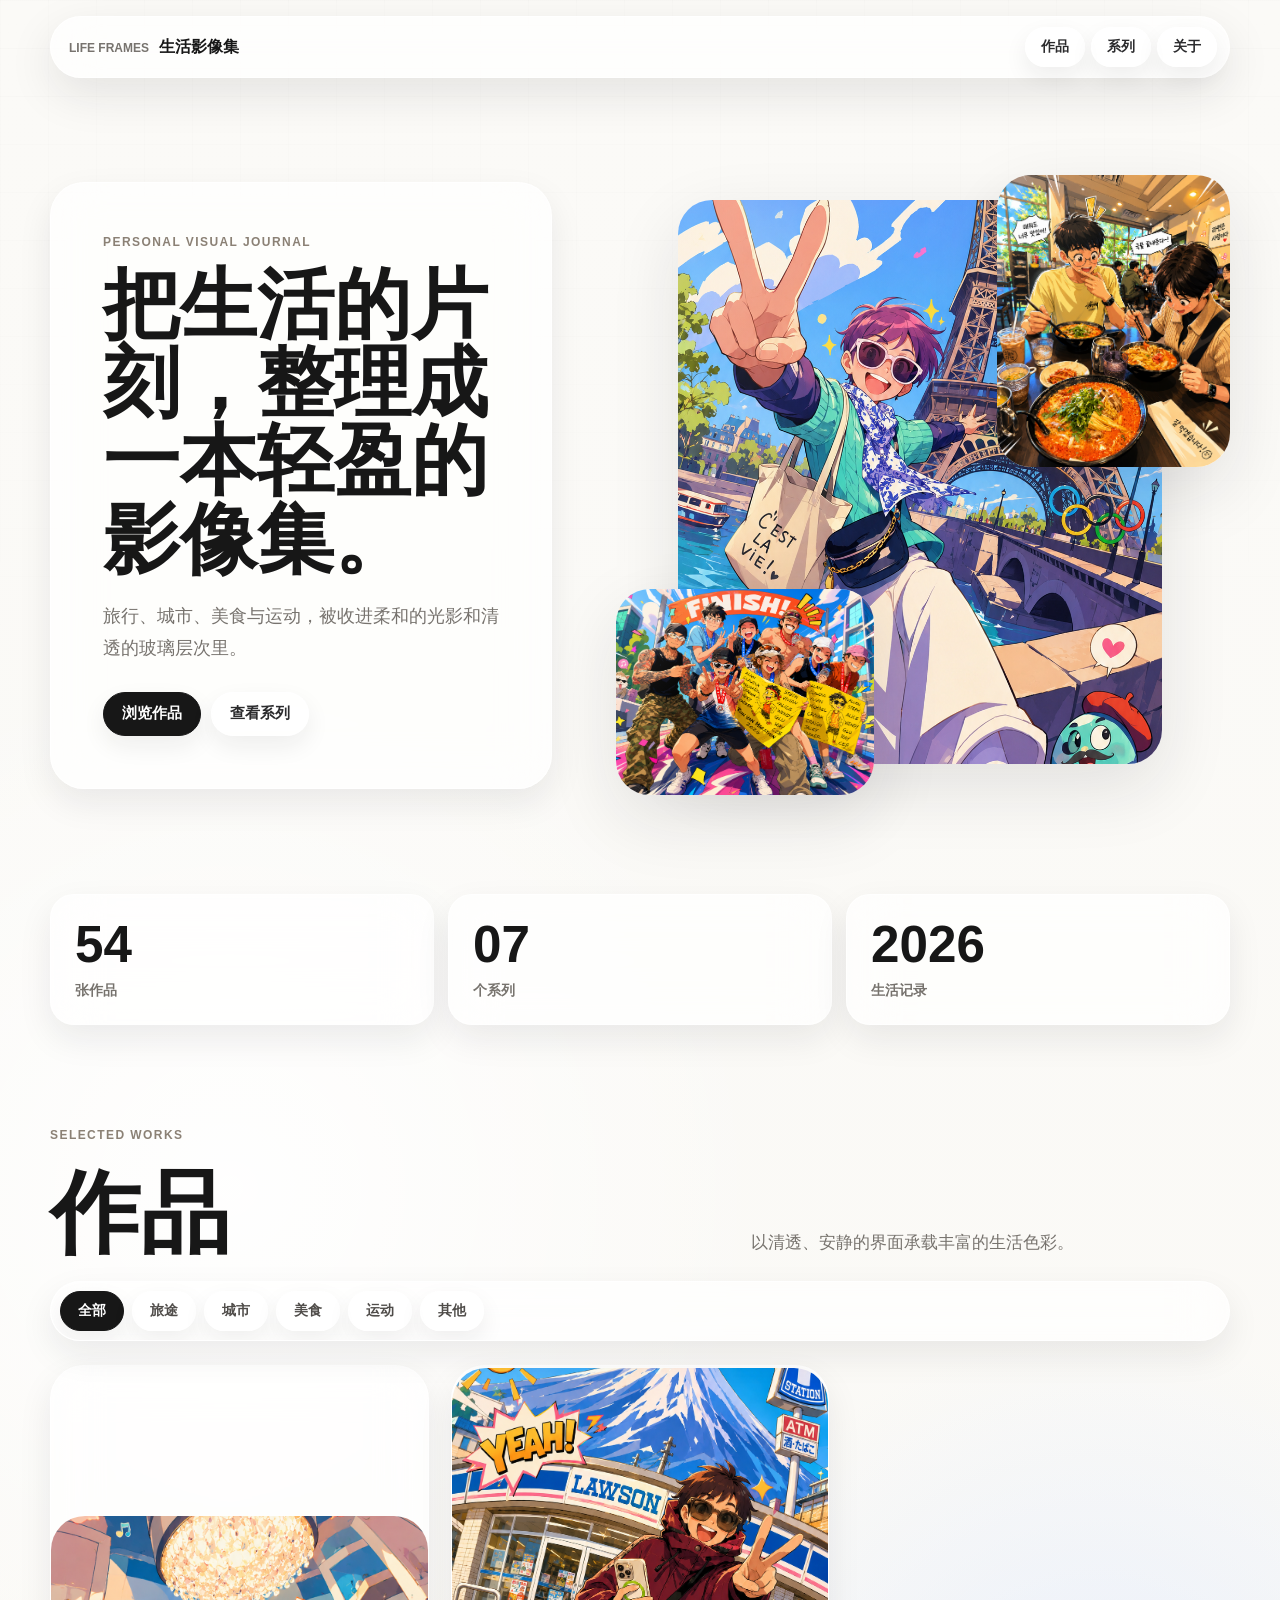
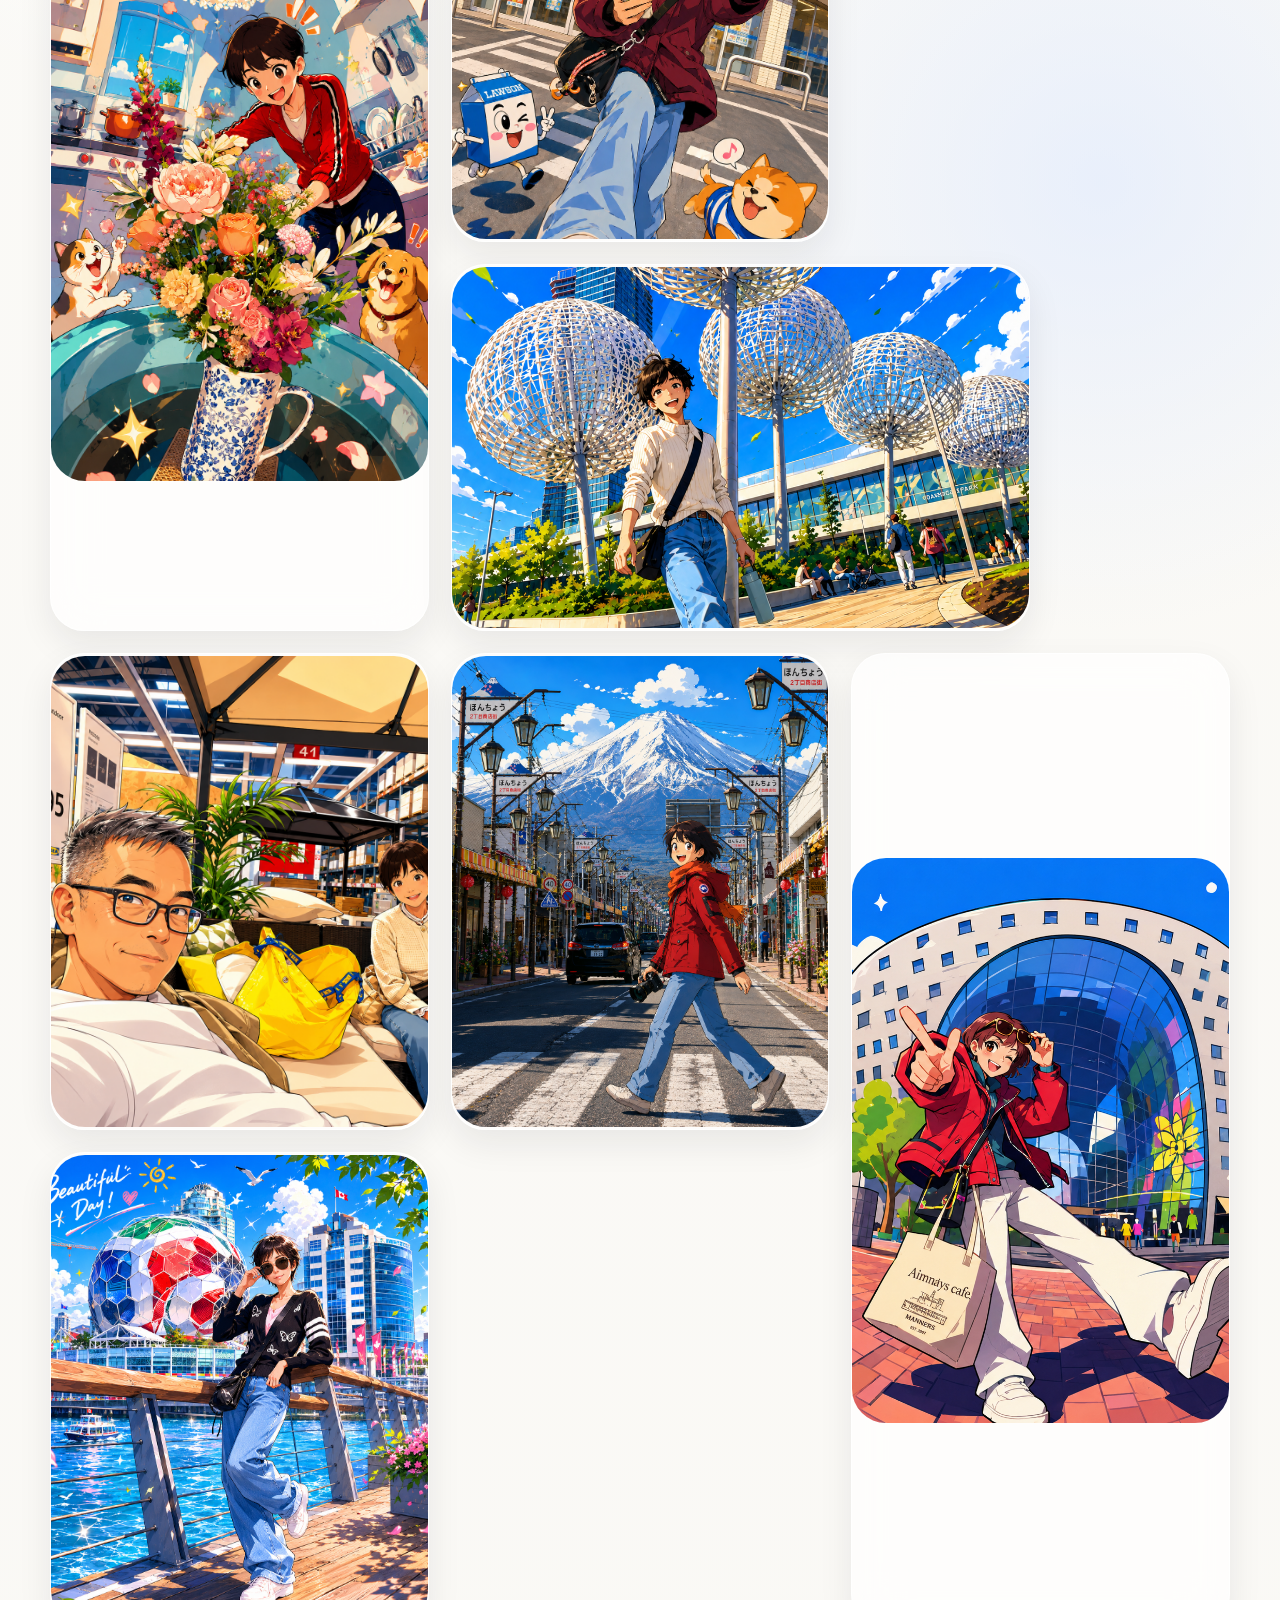
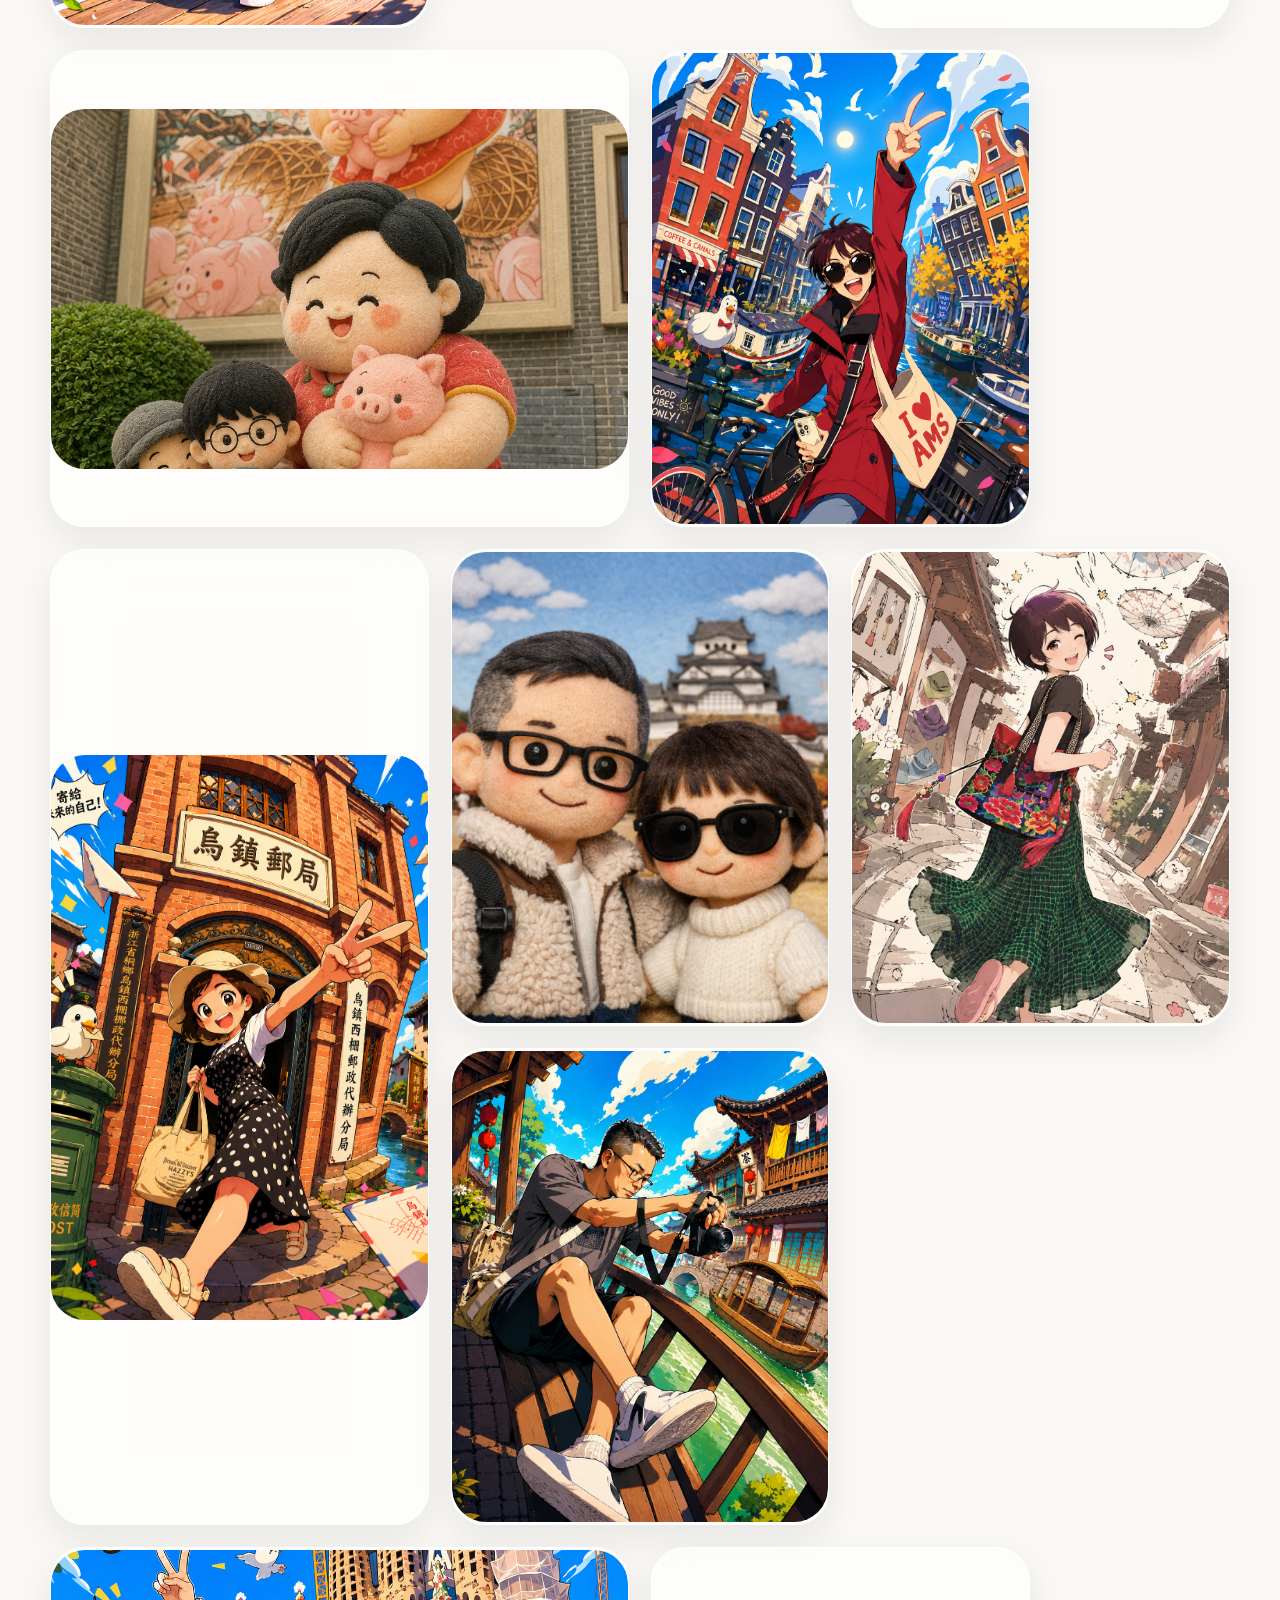
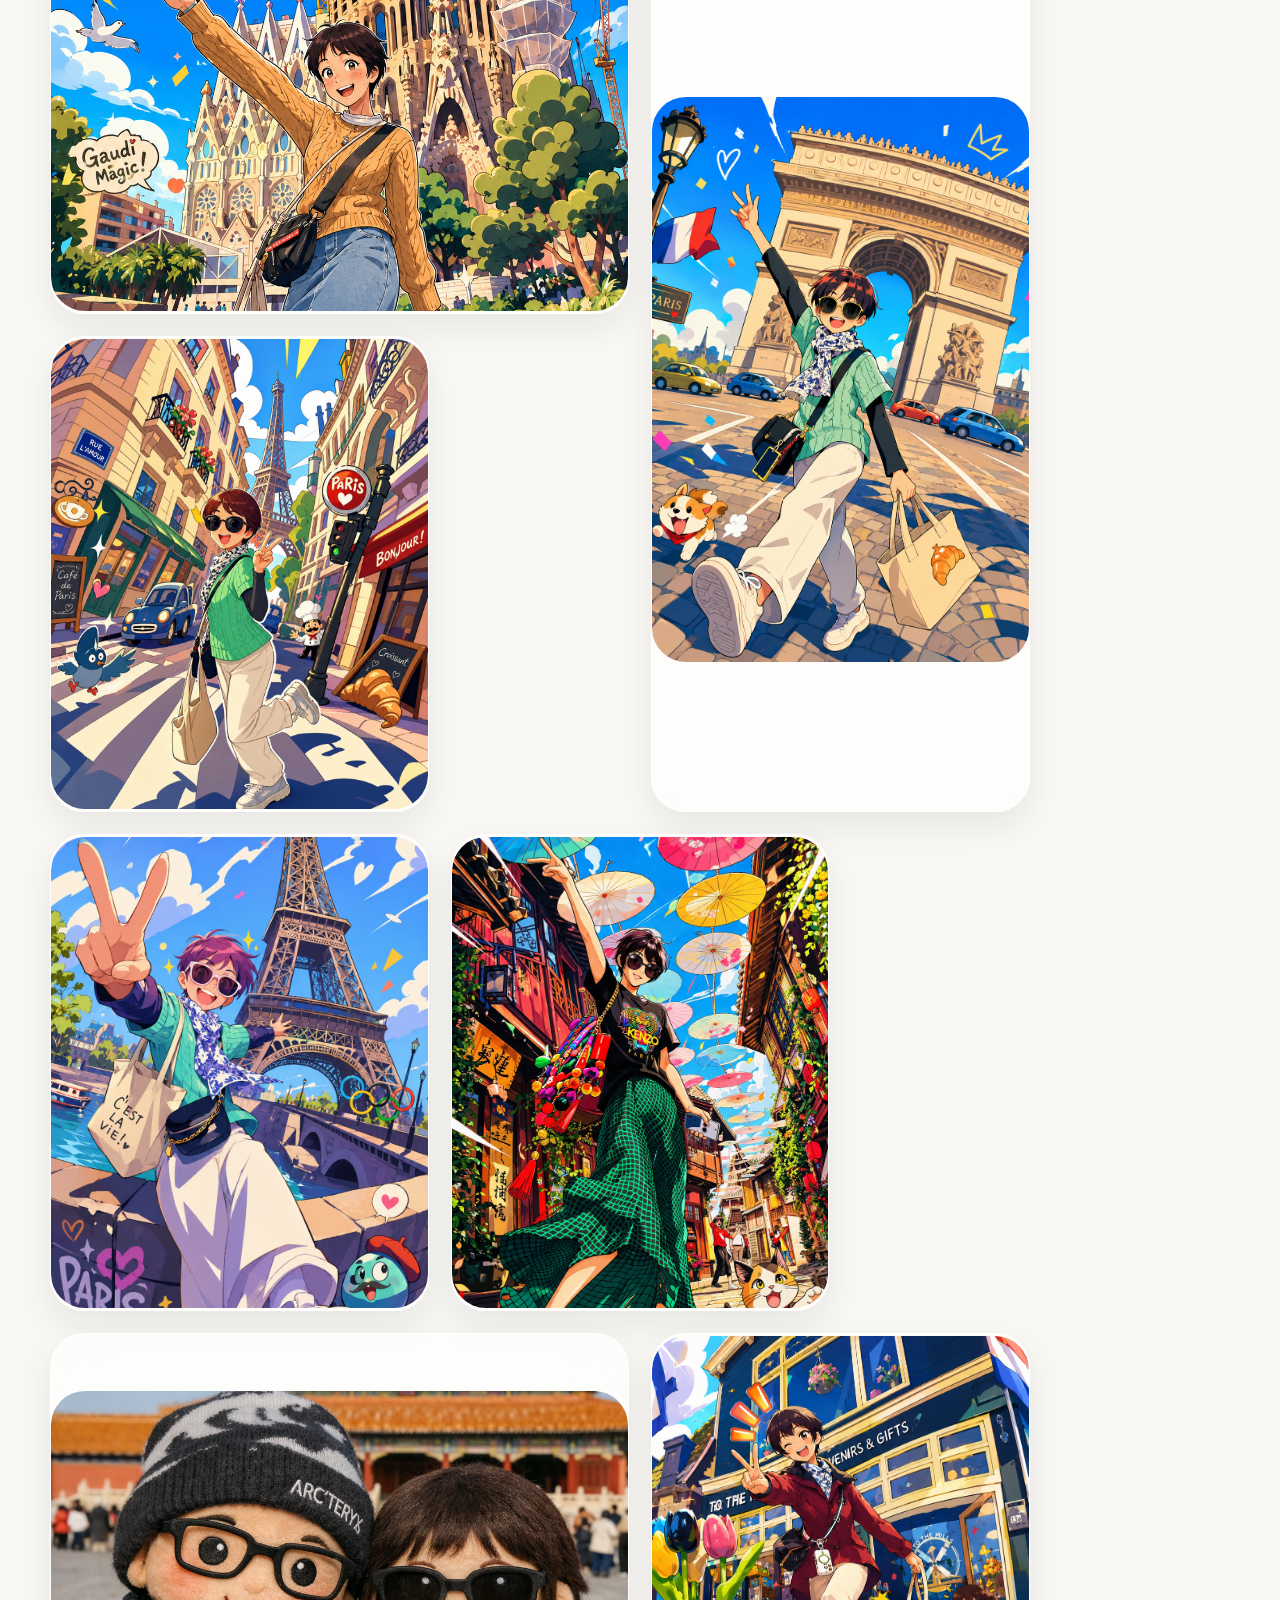
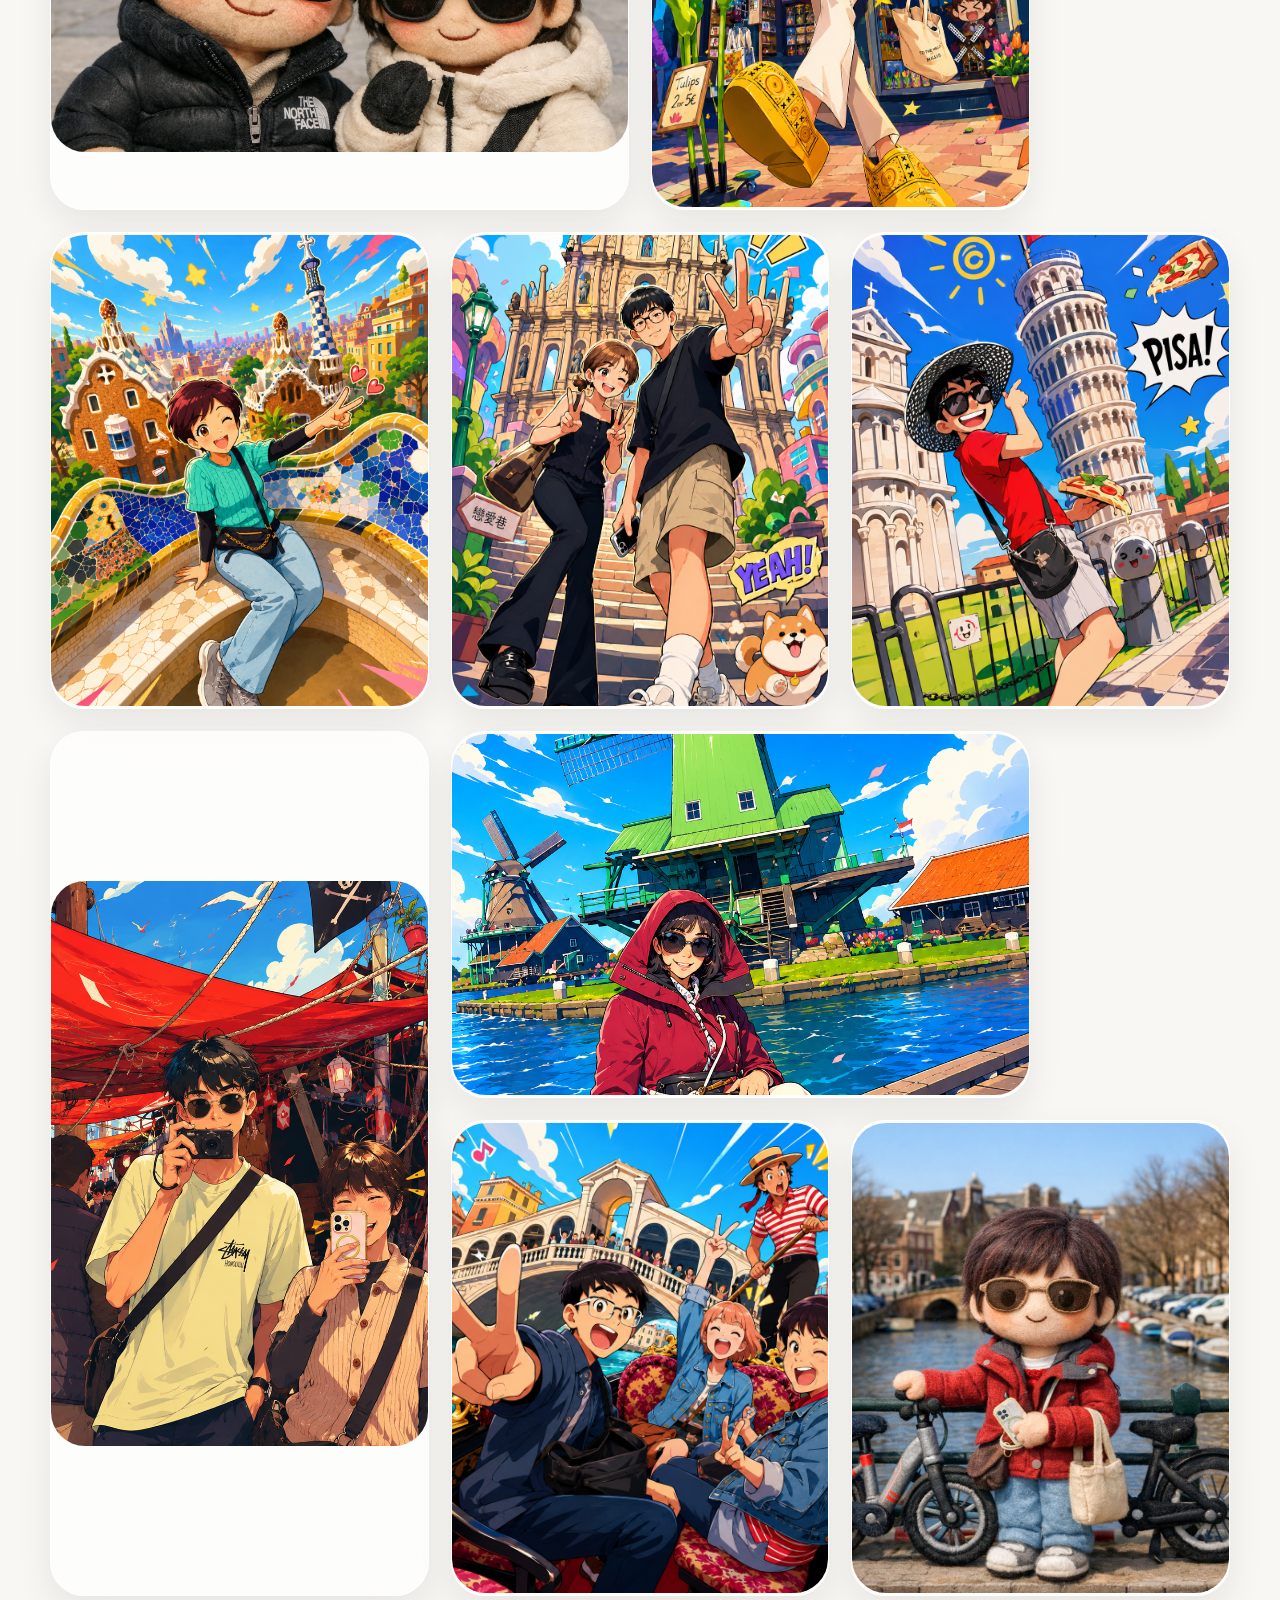
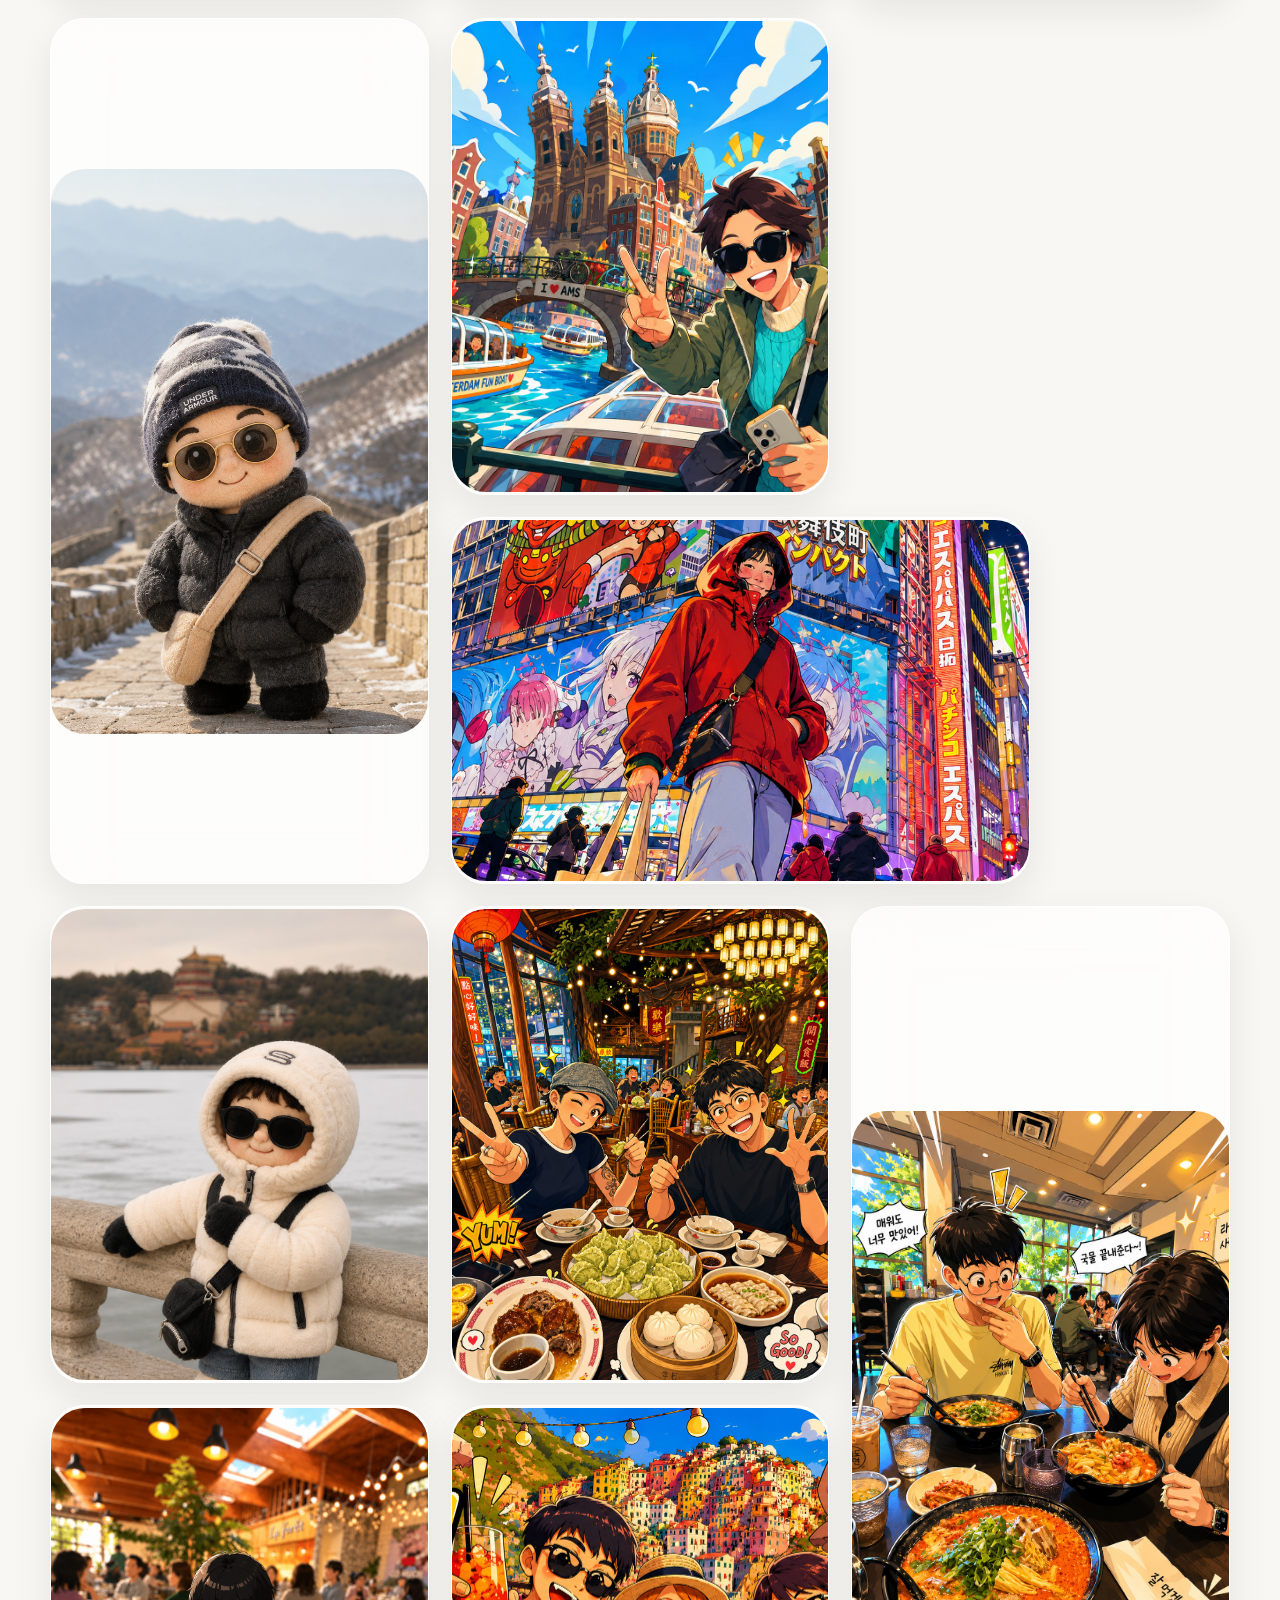
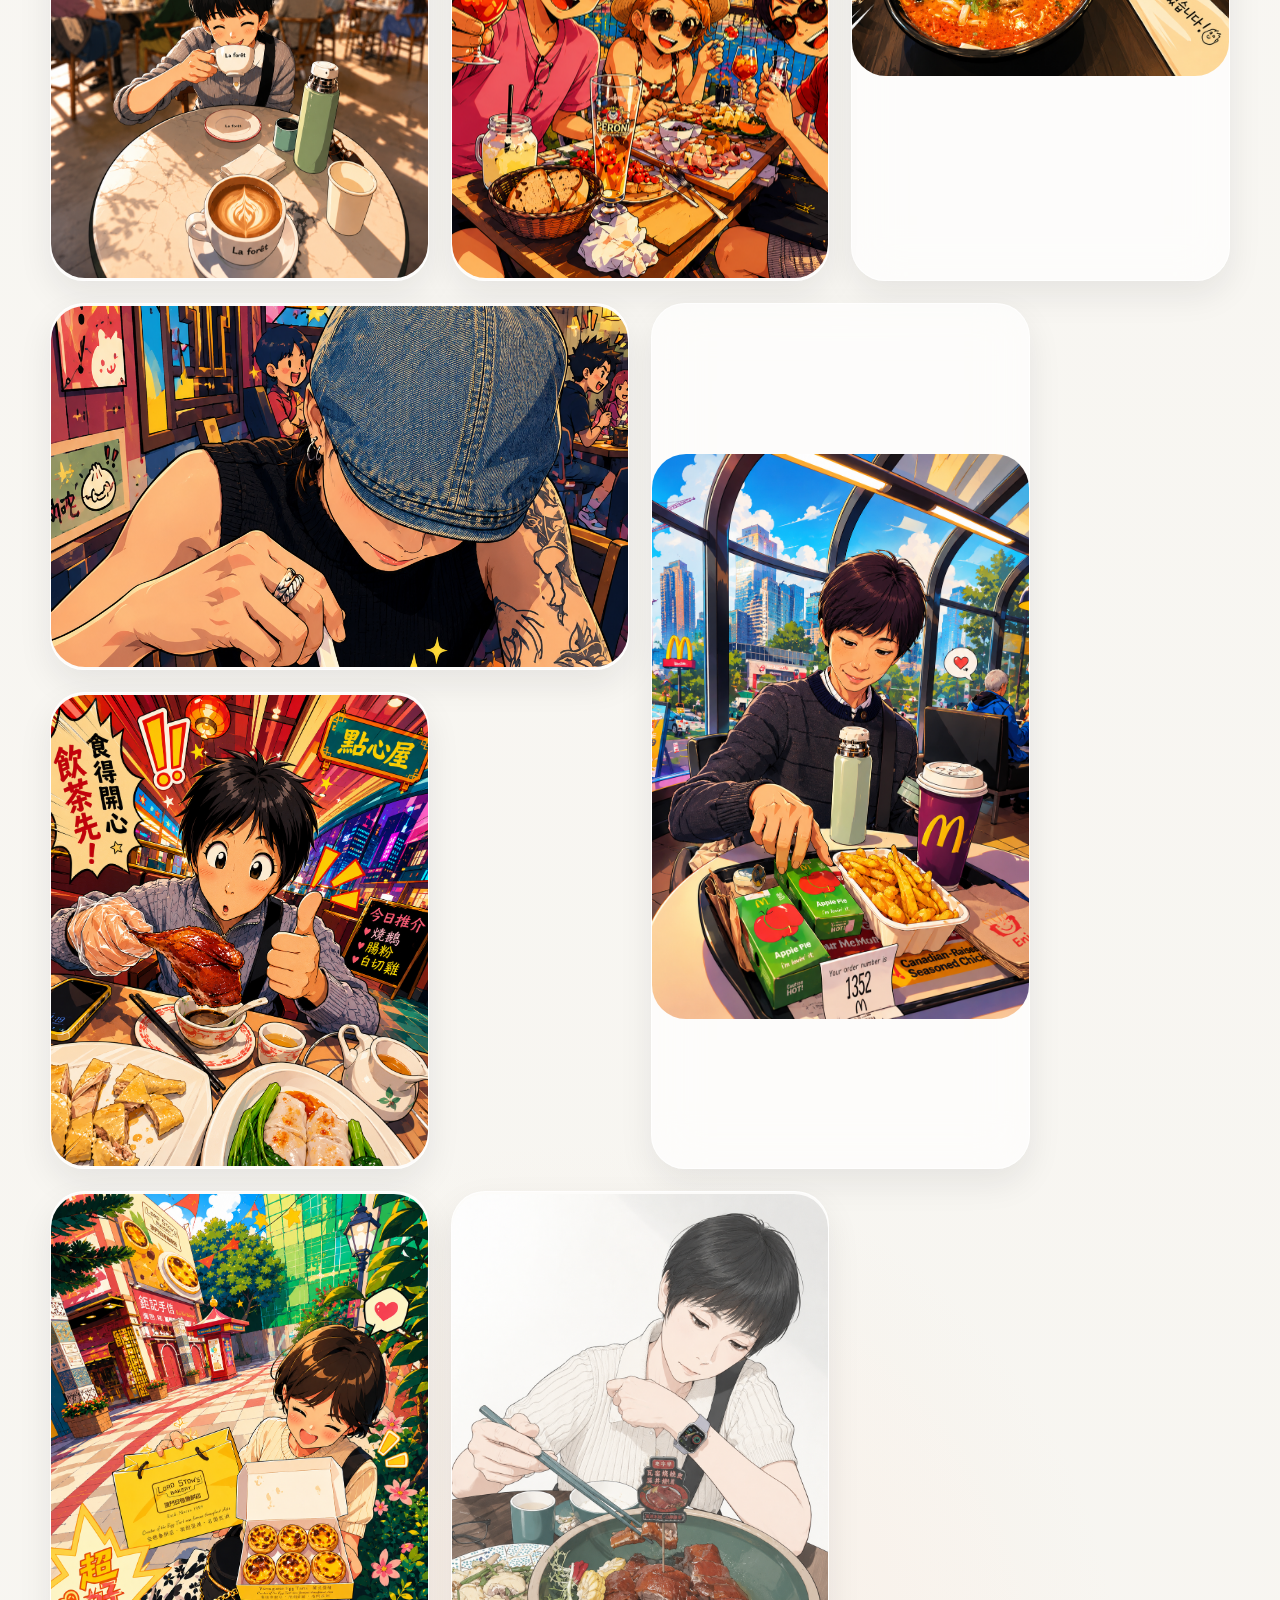
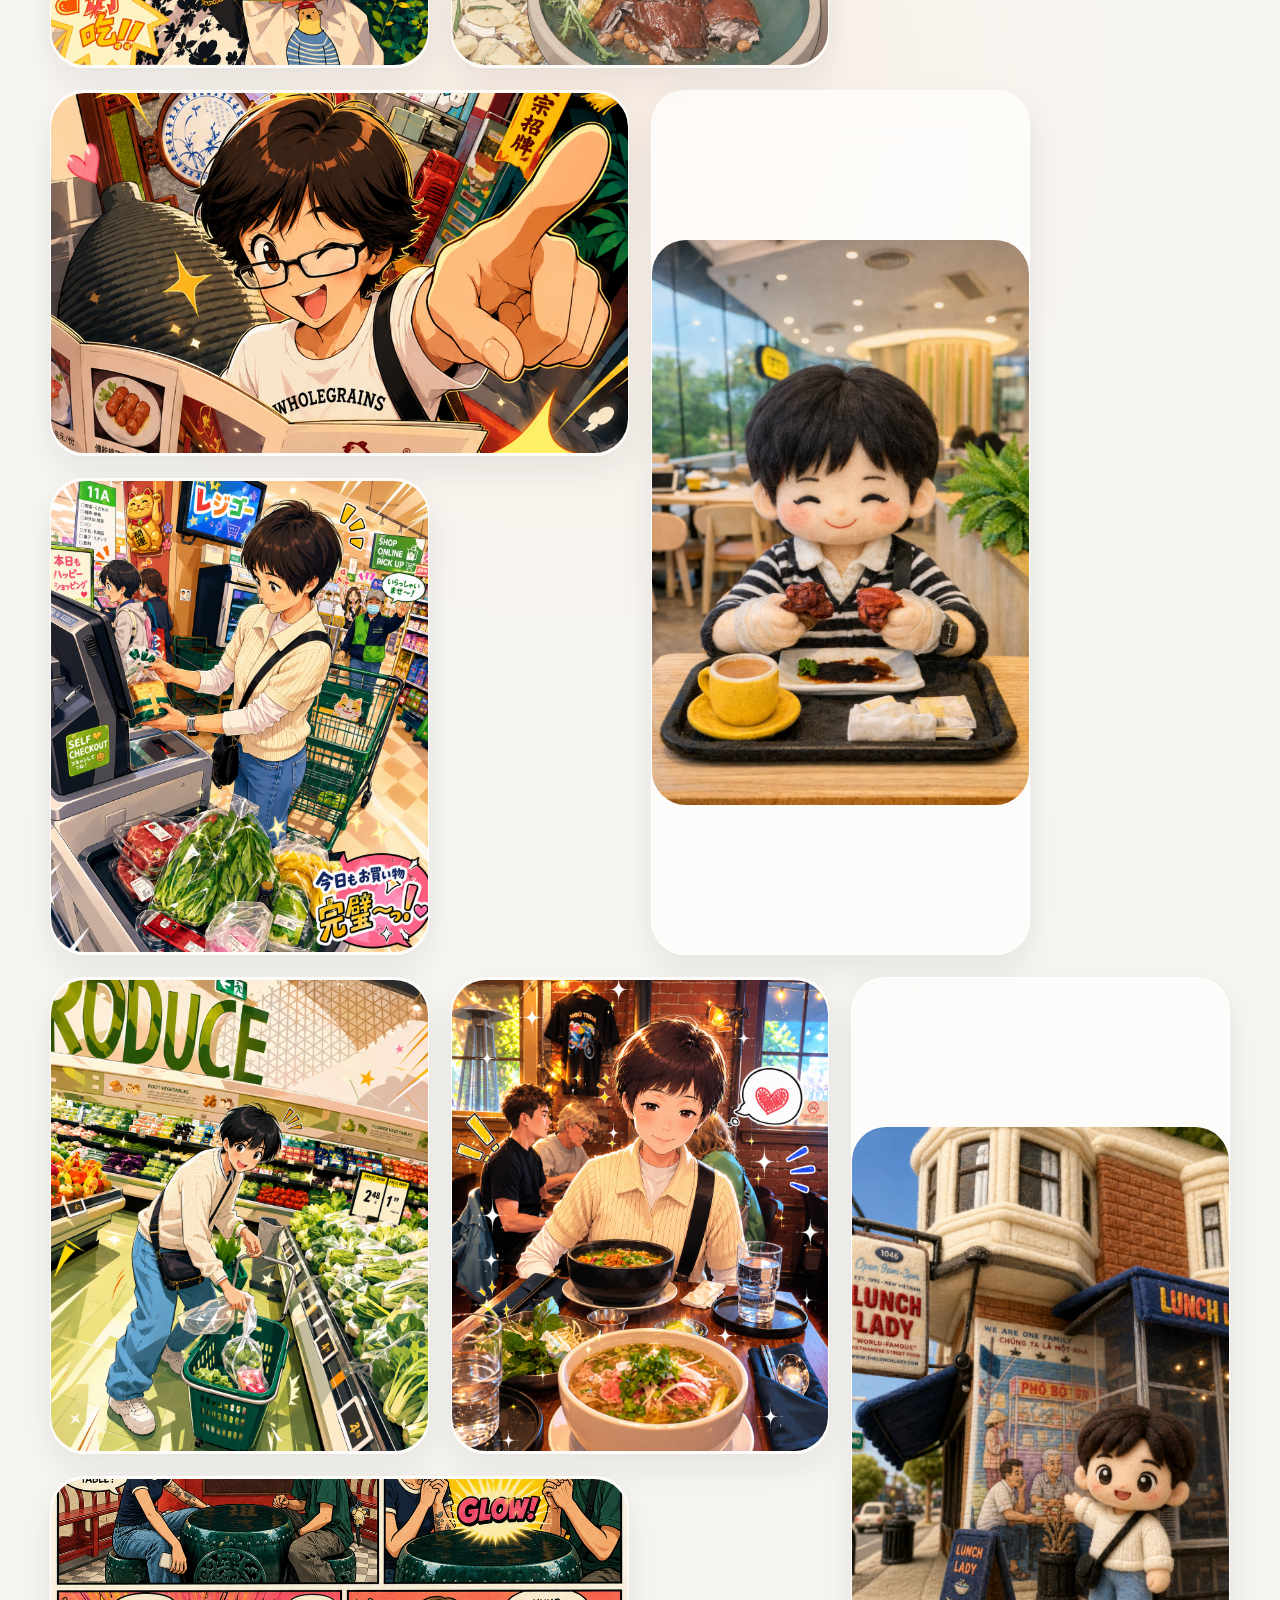
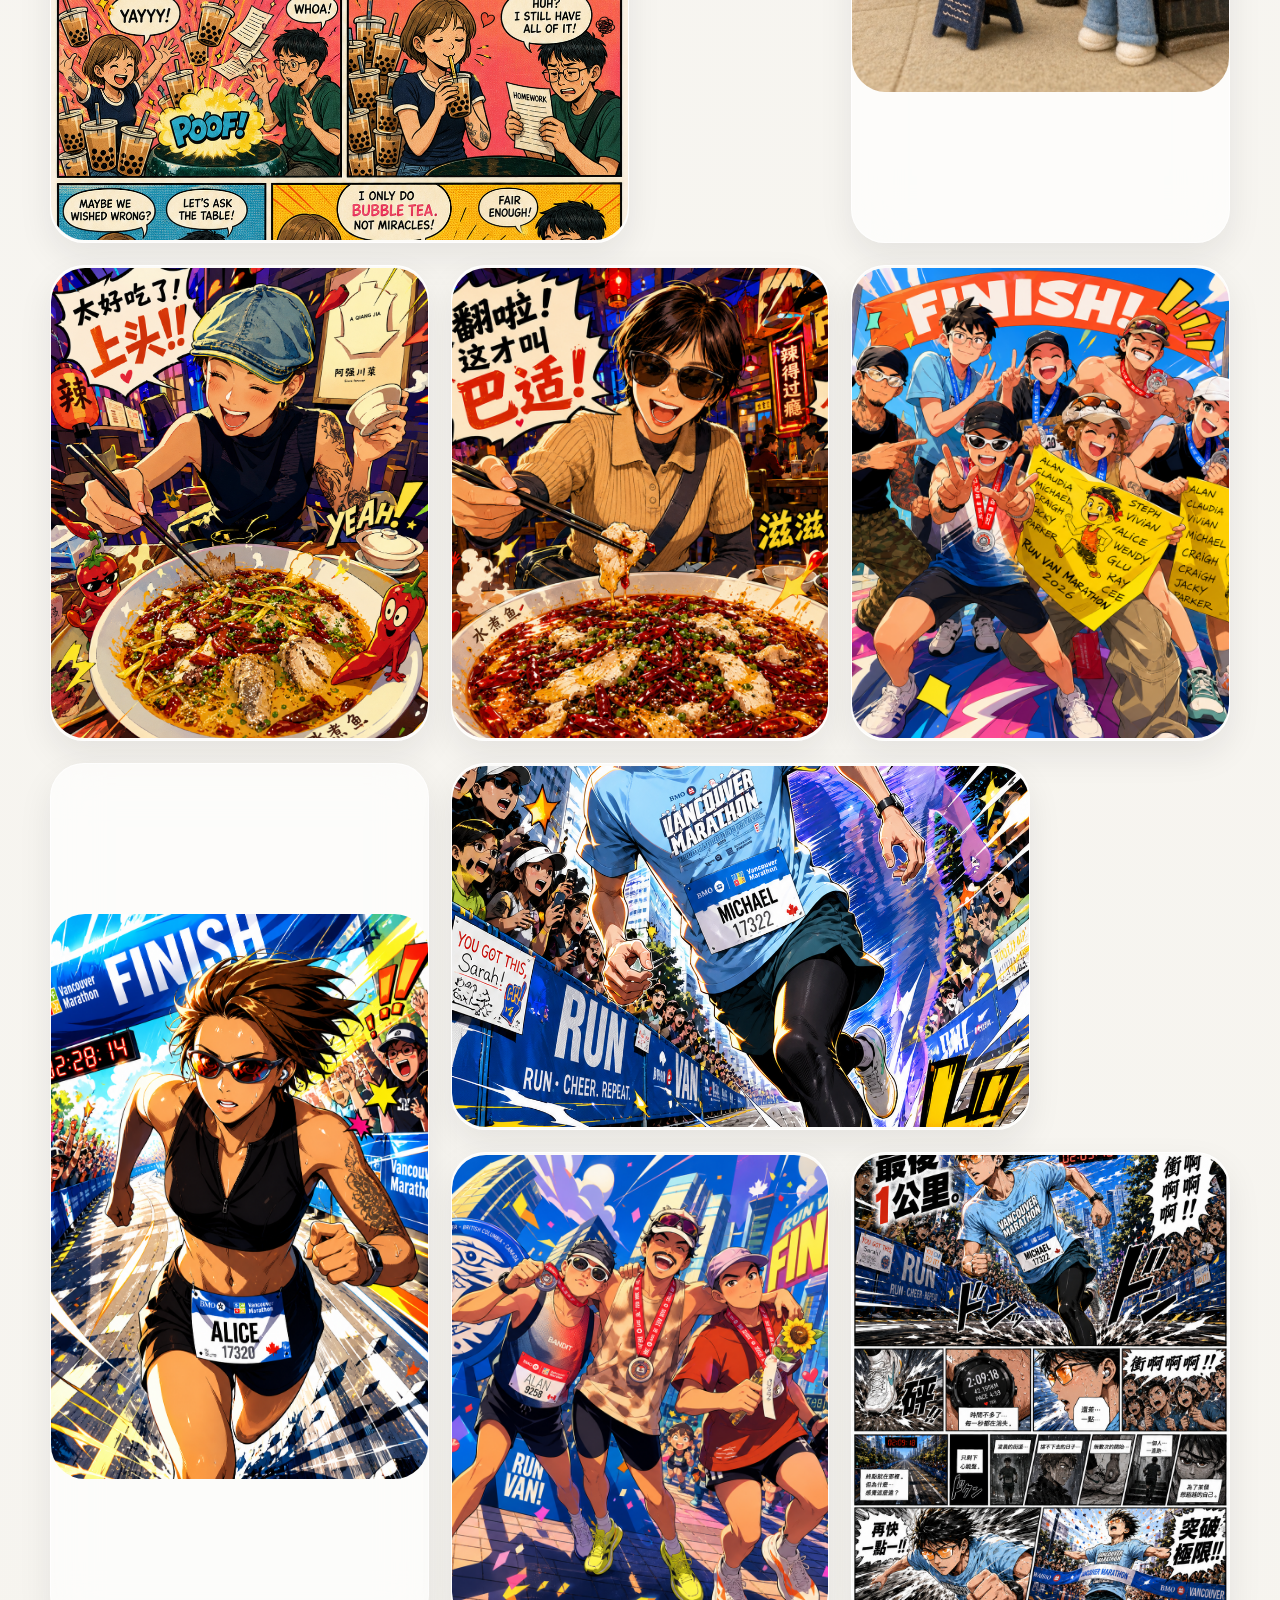
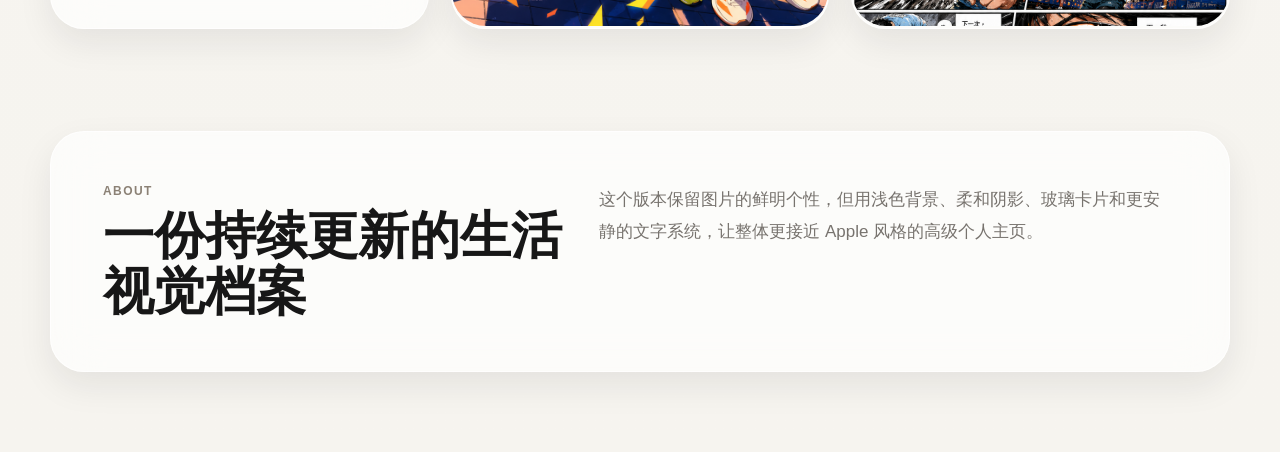
==== commit 2ea80841: "Rename gallery images without doll wording" ====
--- a/apple-template.html
+++ b/apple-template.html
@@ -100,7 +100,7 @@
       </figure>
     </div>
 
-    <script src="gallery-data.js?v=15"></script>
+    <script src="gallery-data.js?v=16"></script>
     <script src="apple-template.js?v=1"></script>
   </body>
 </html>
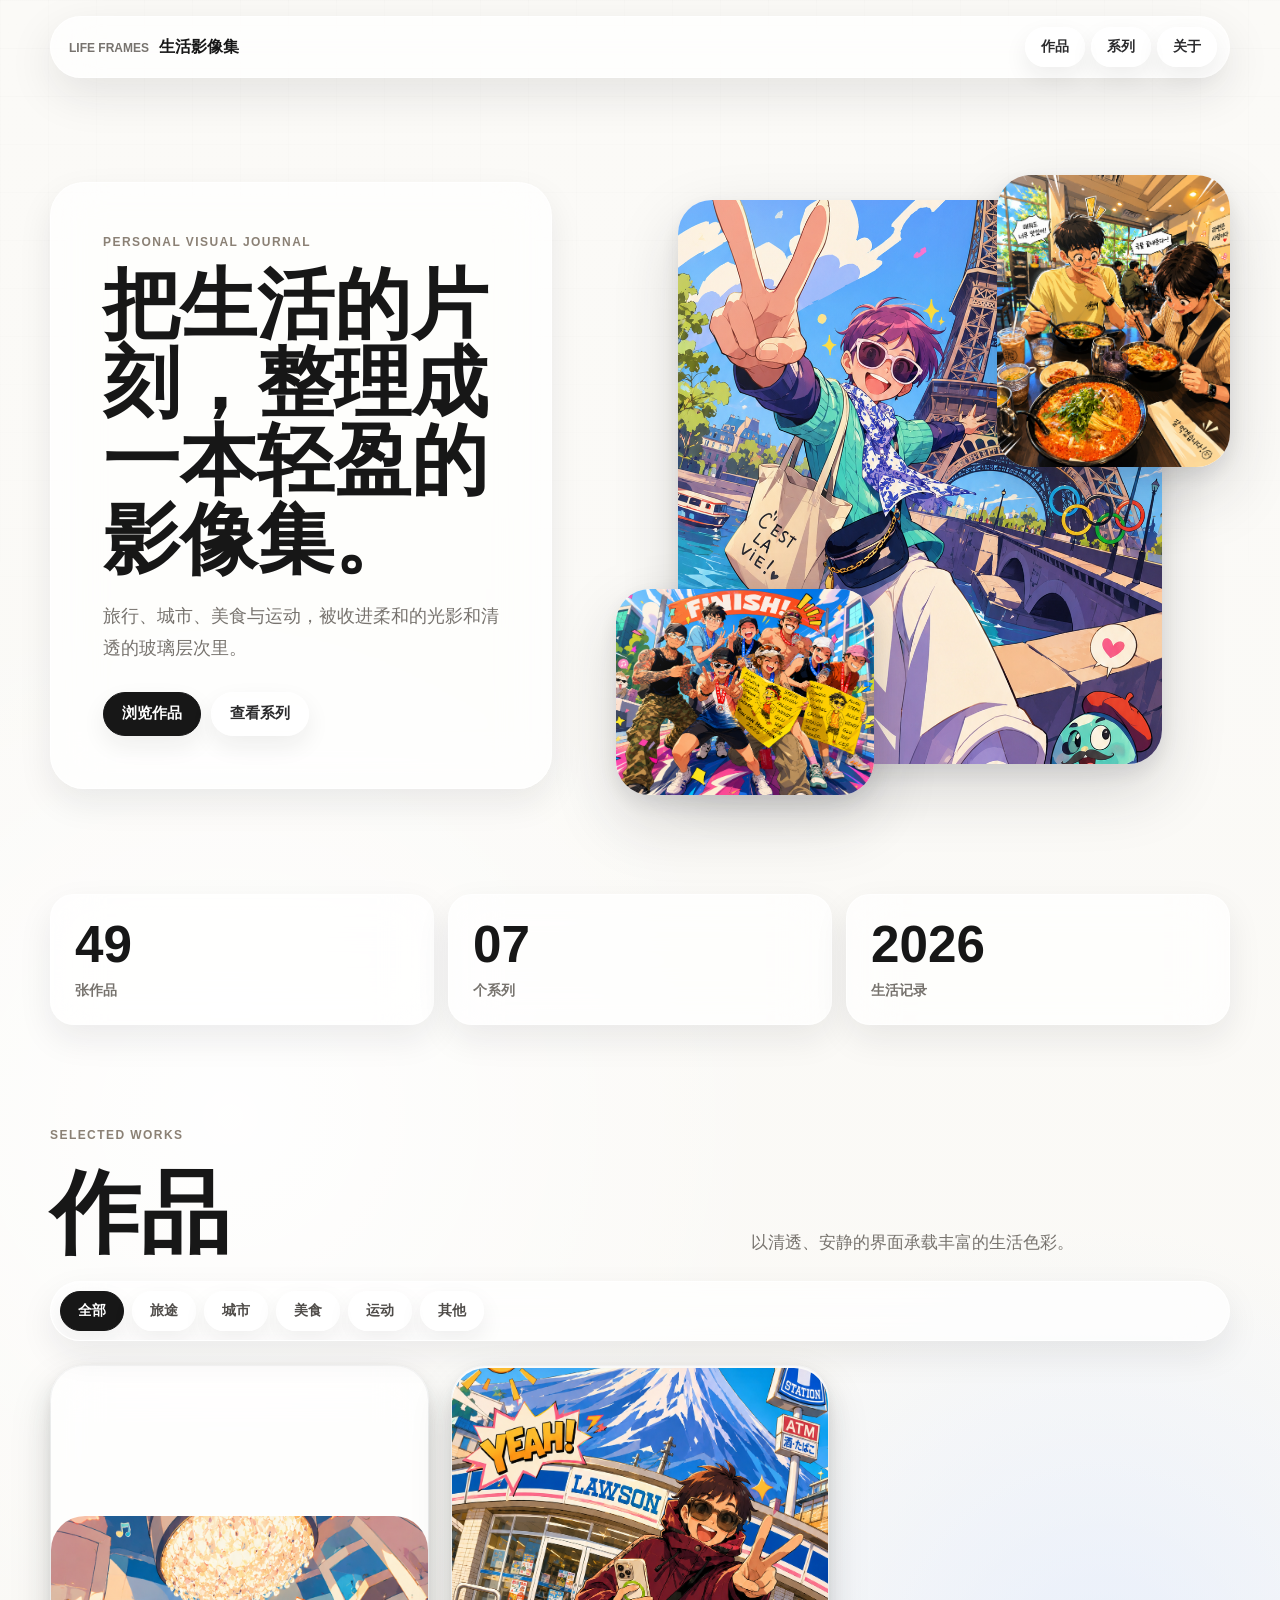
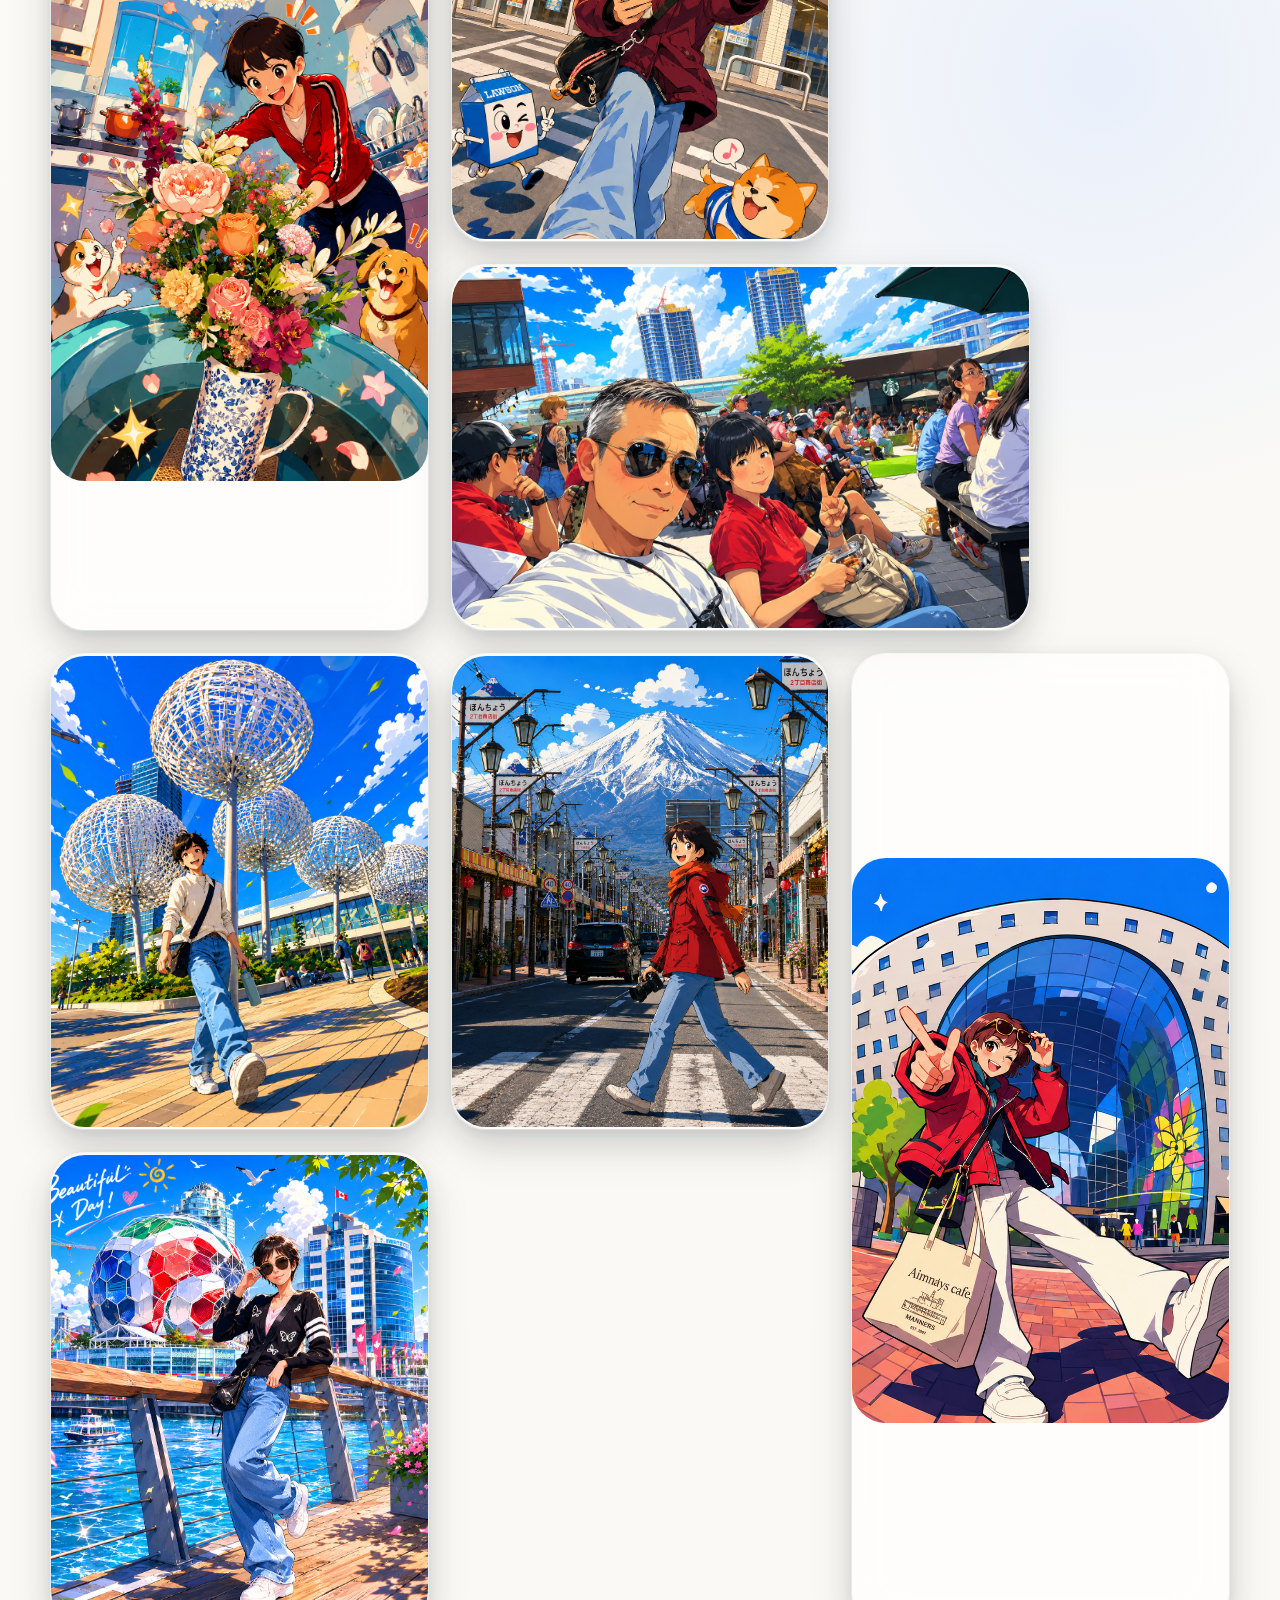
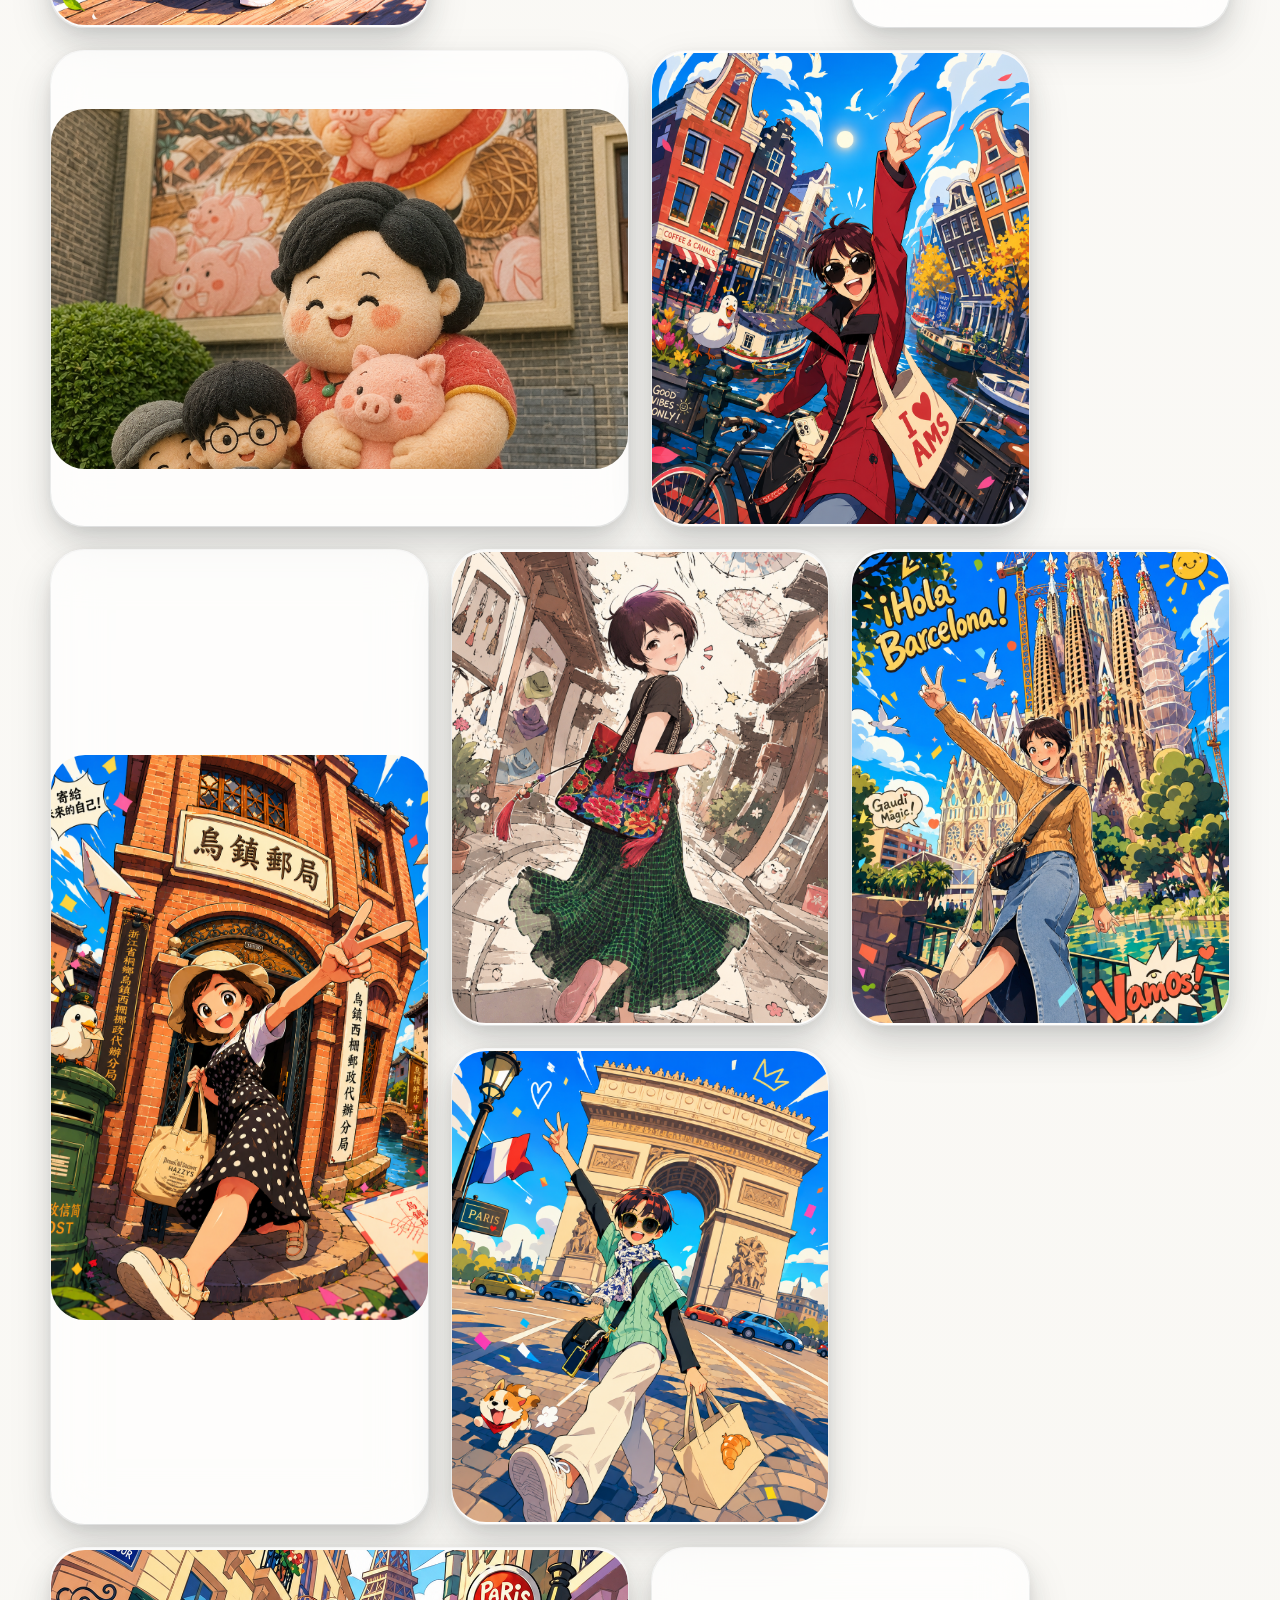
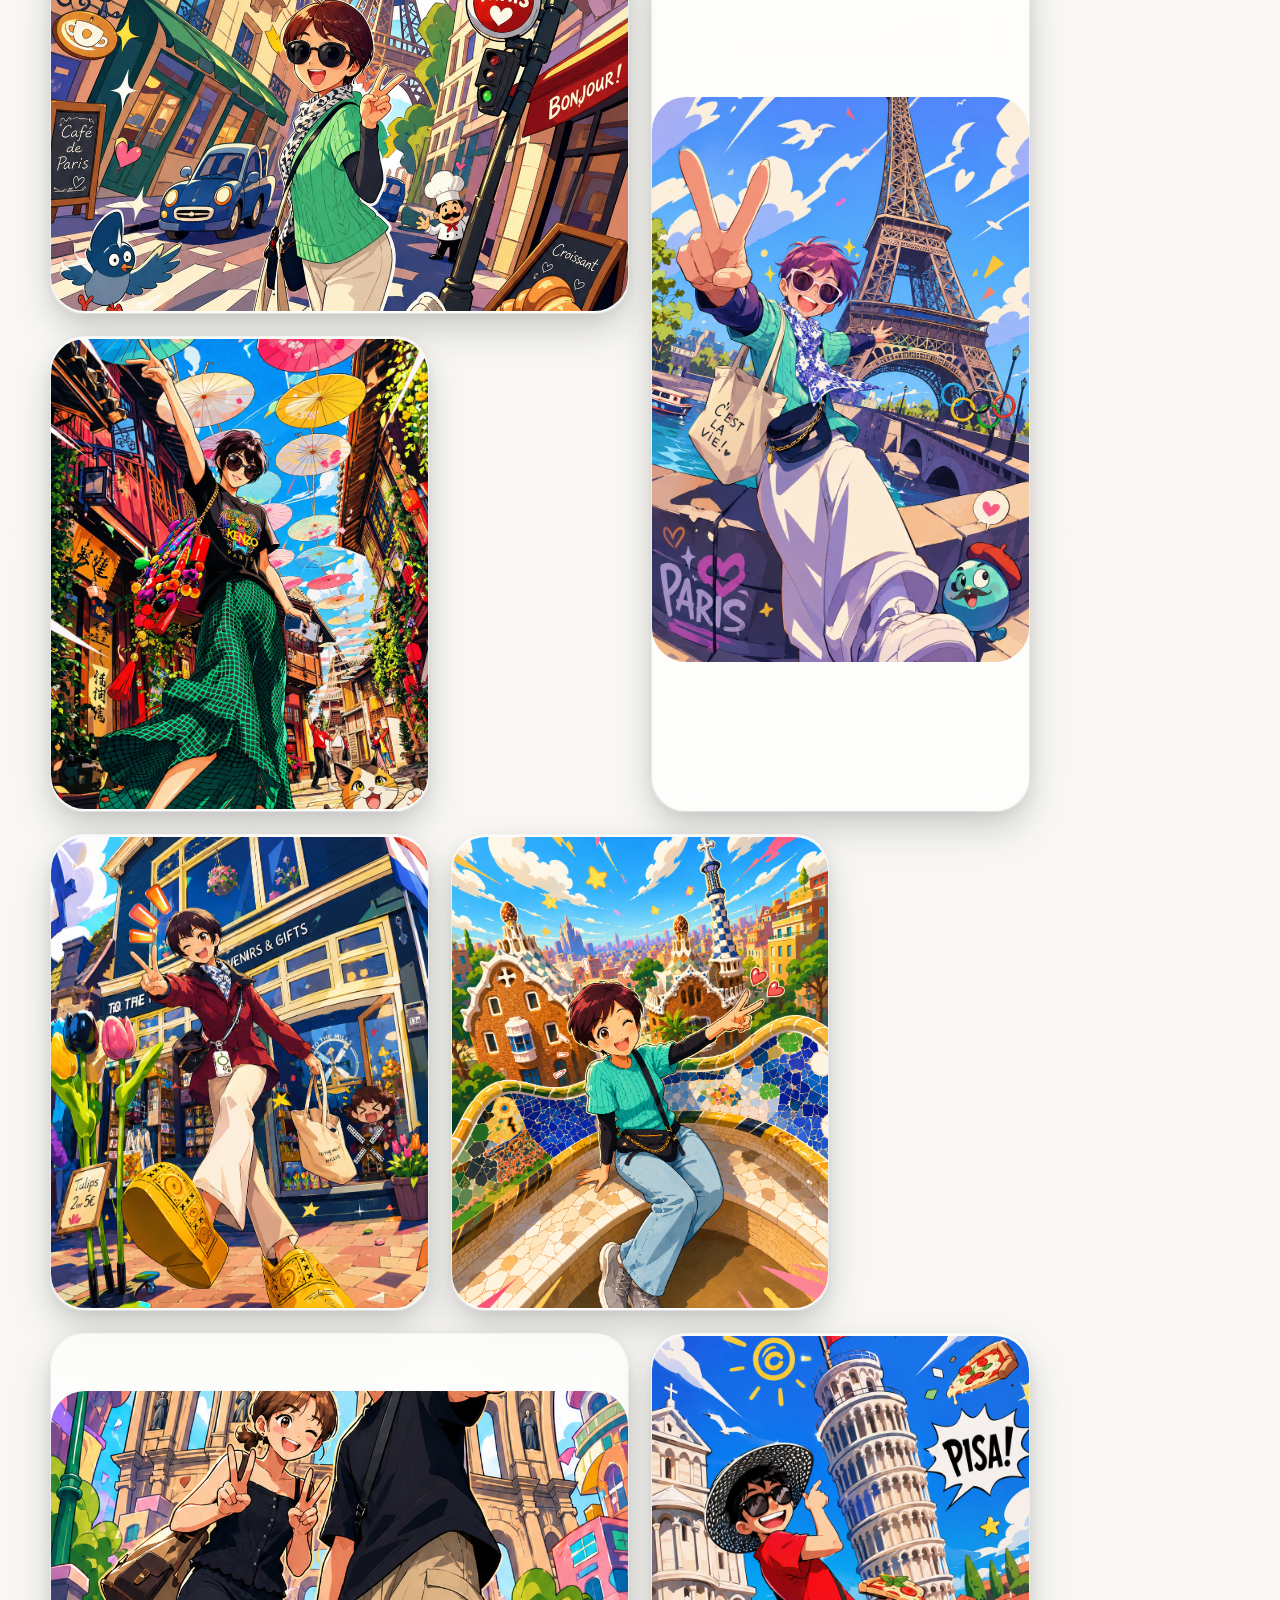
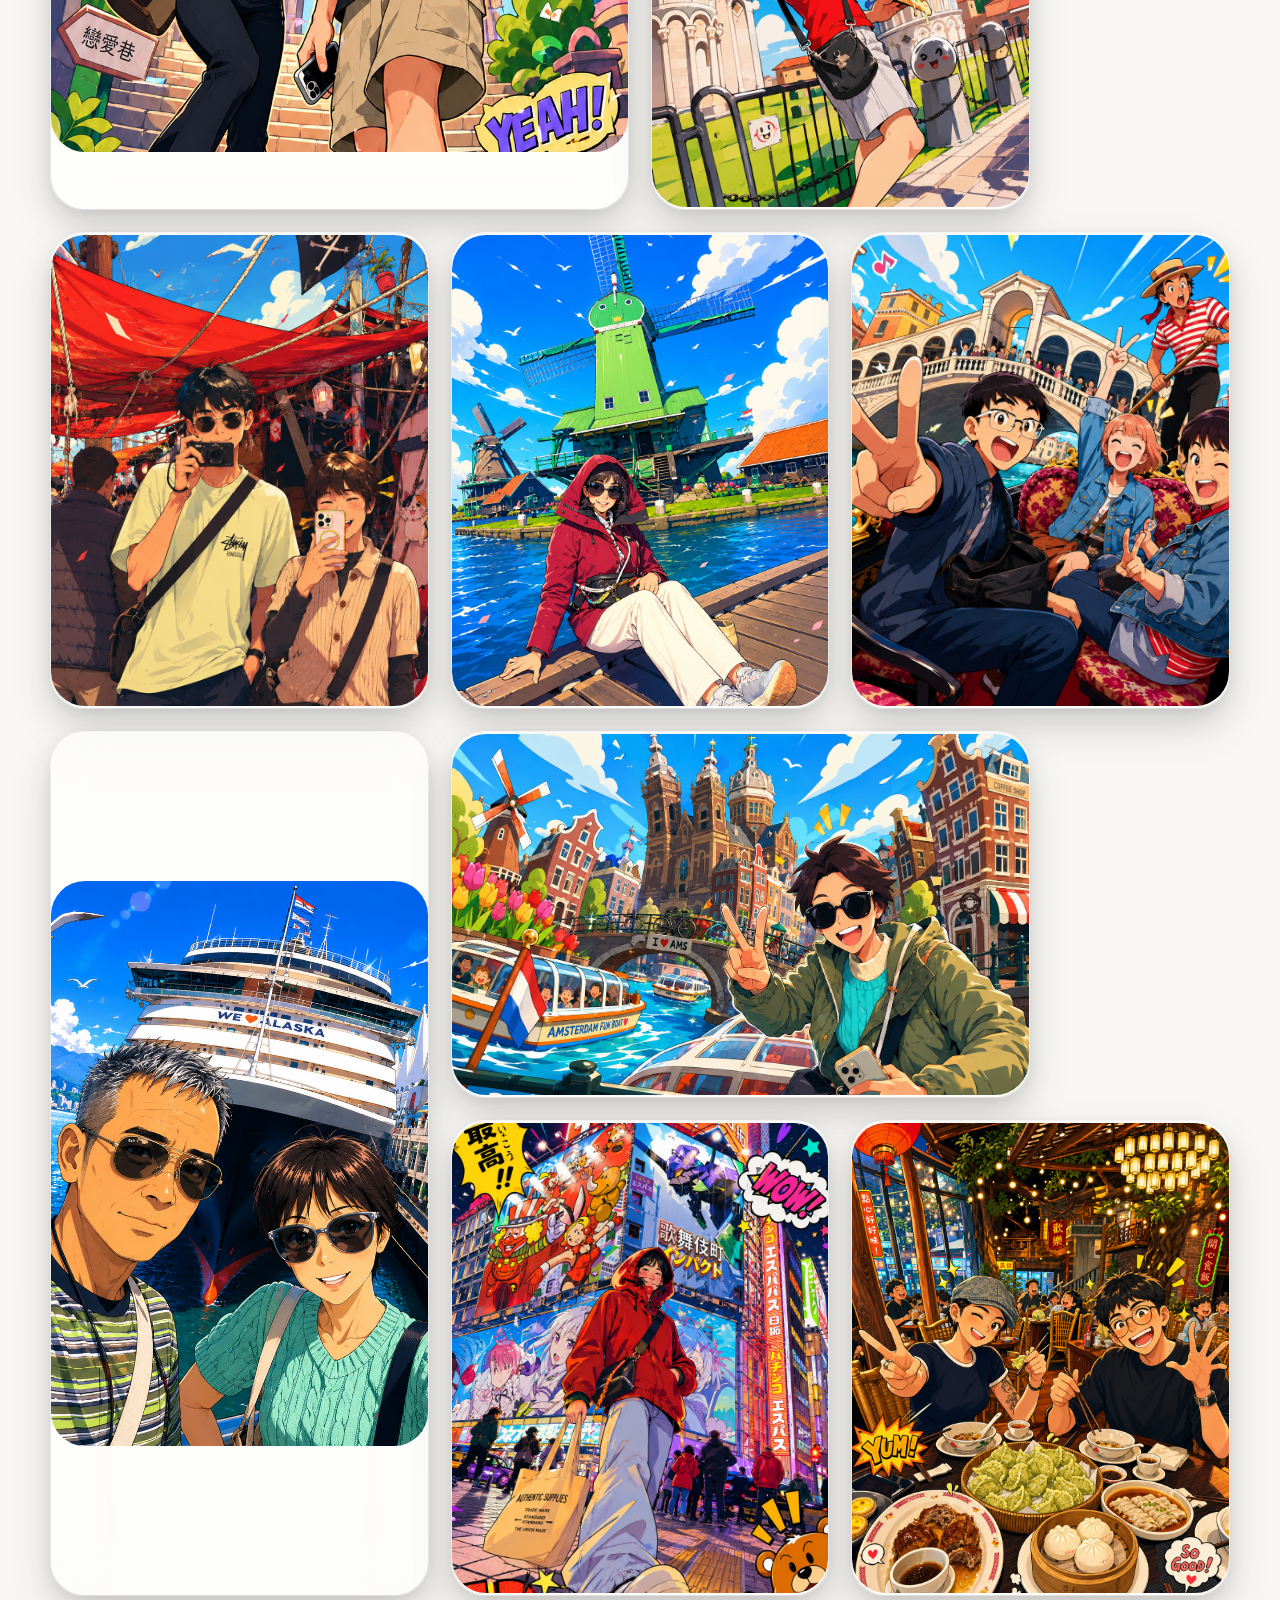
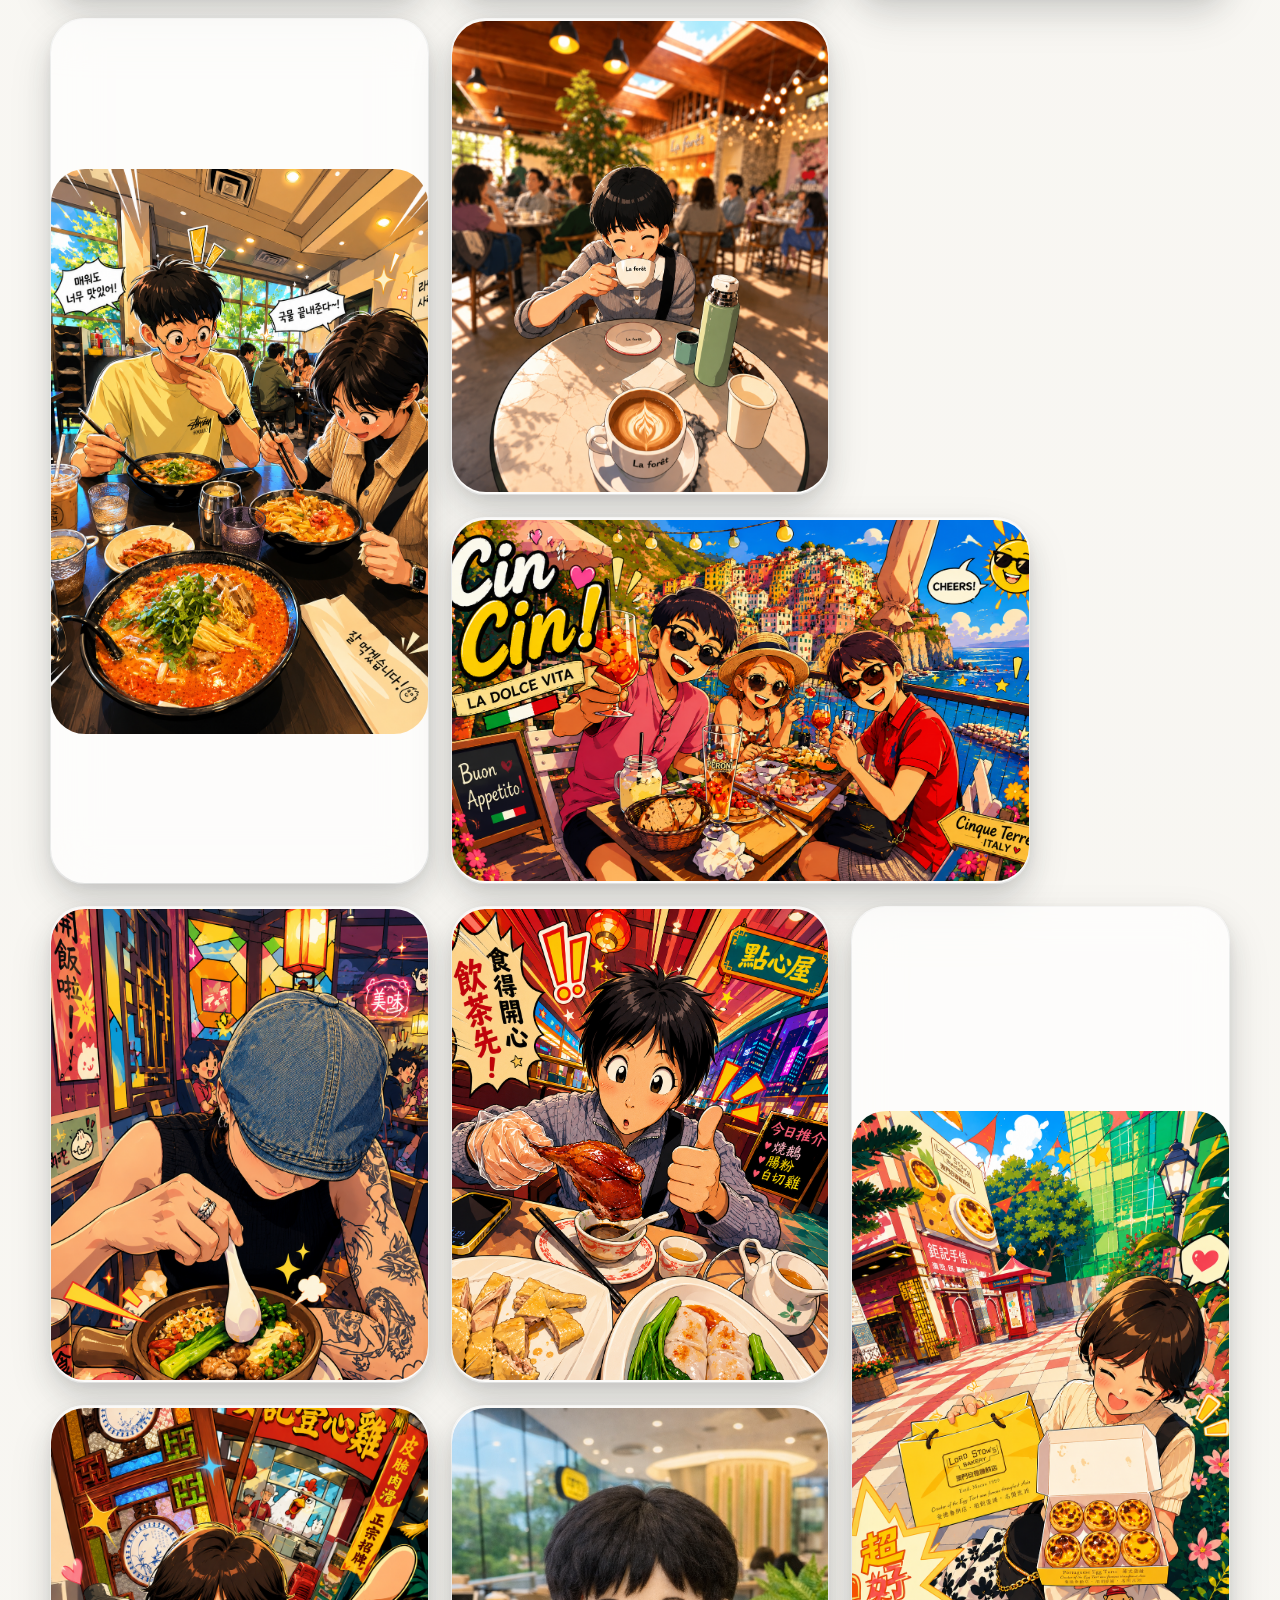
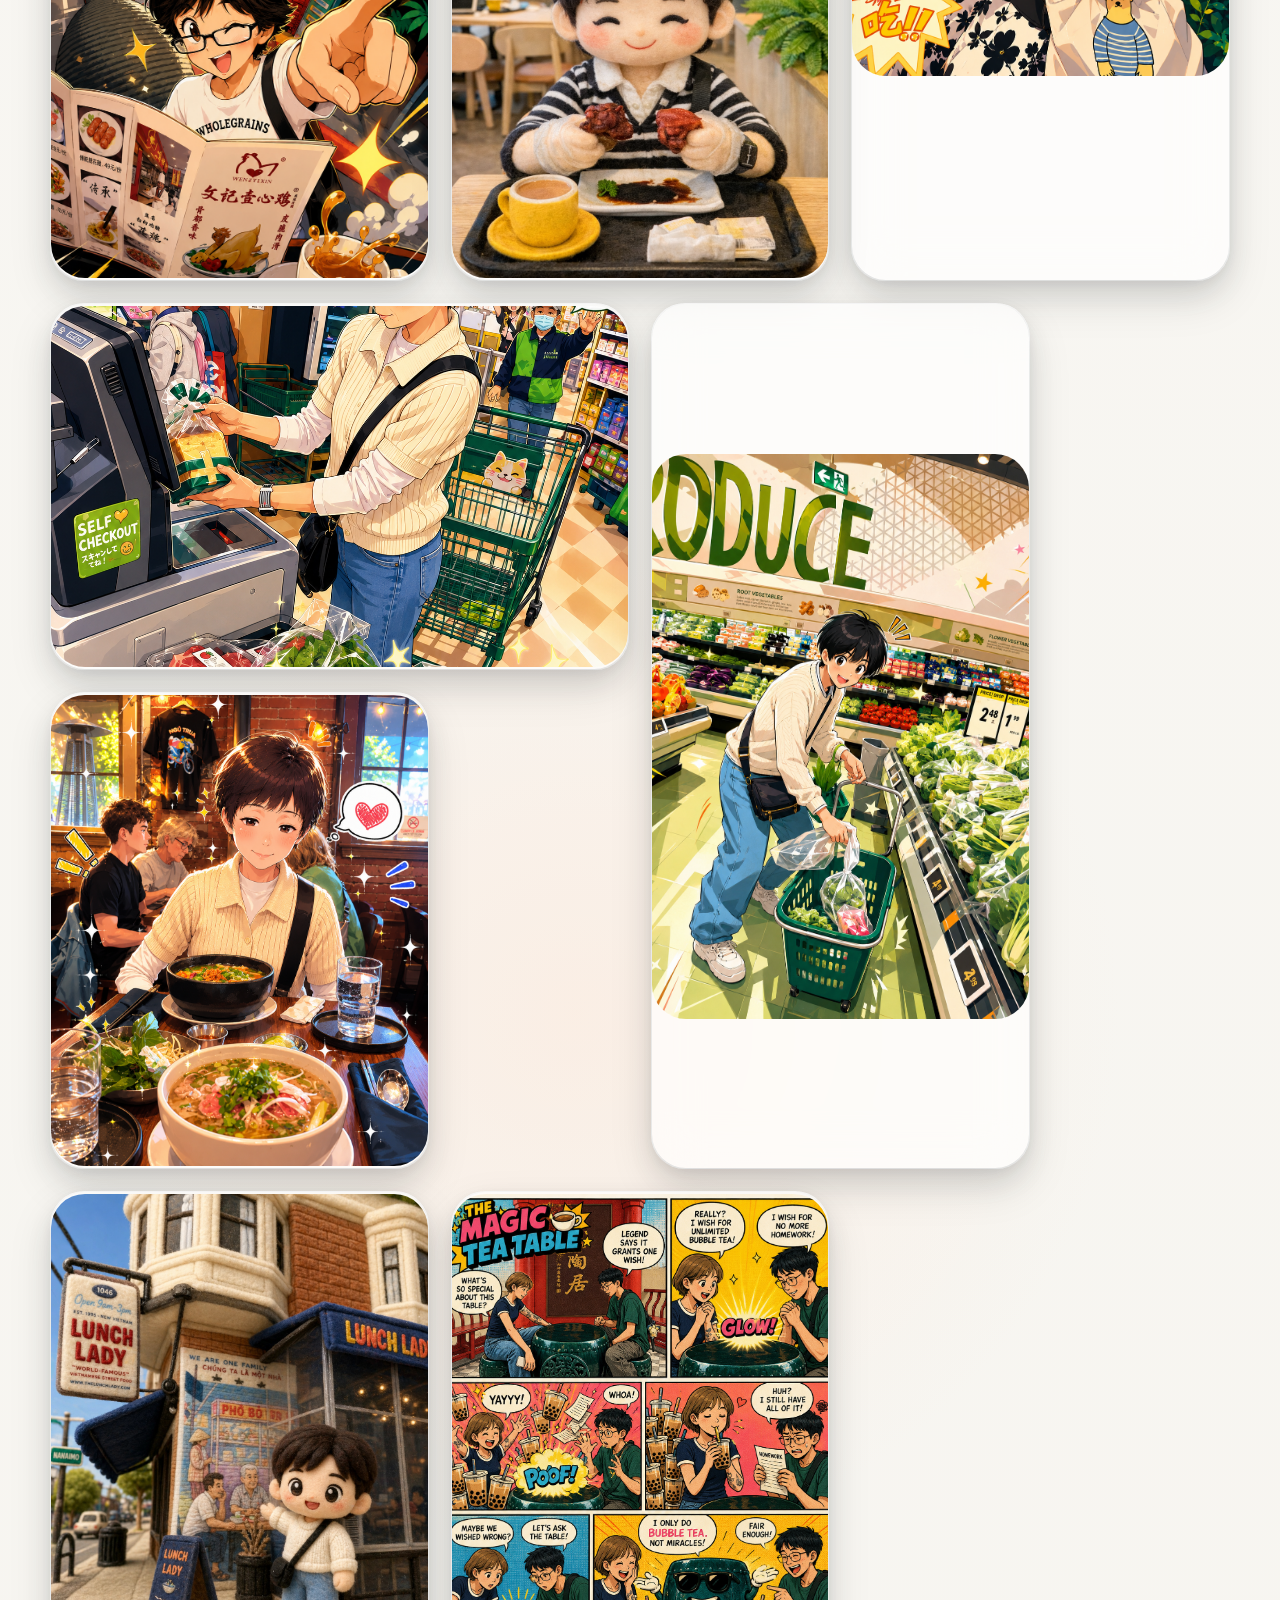
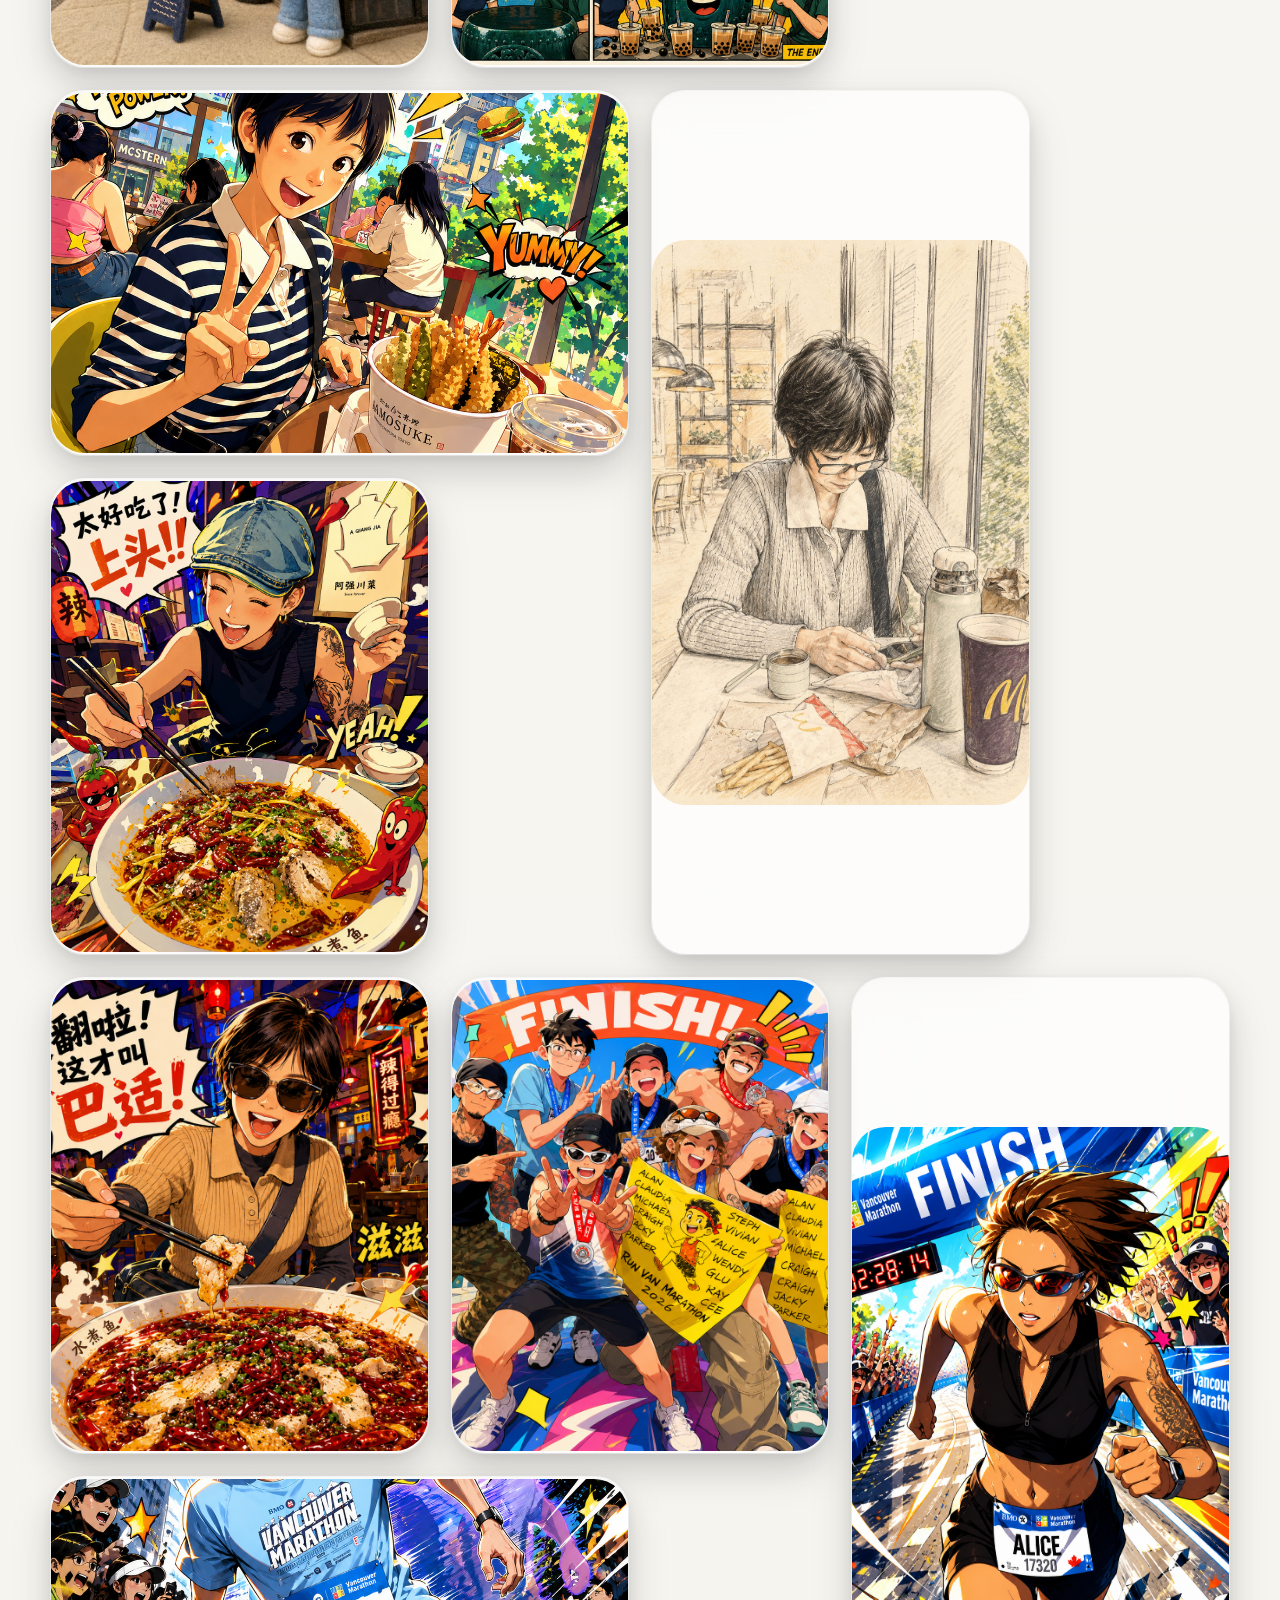
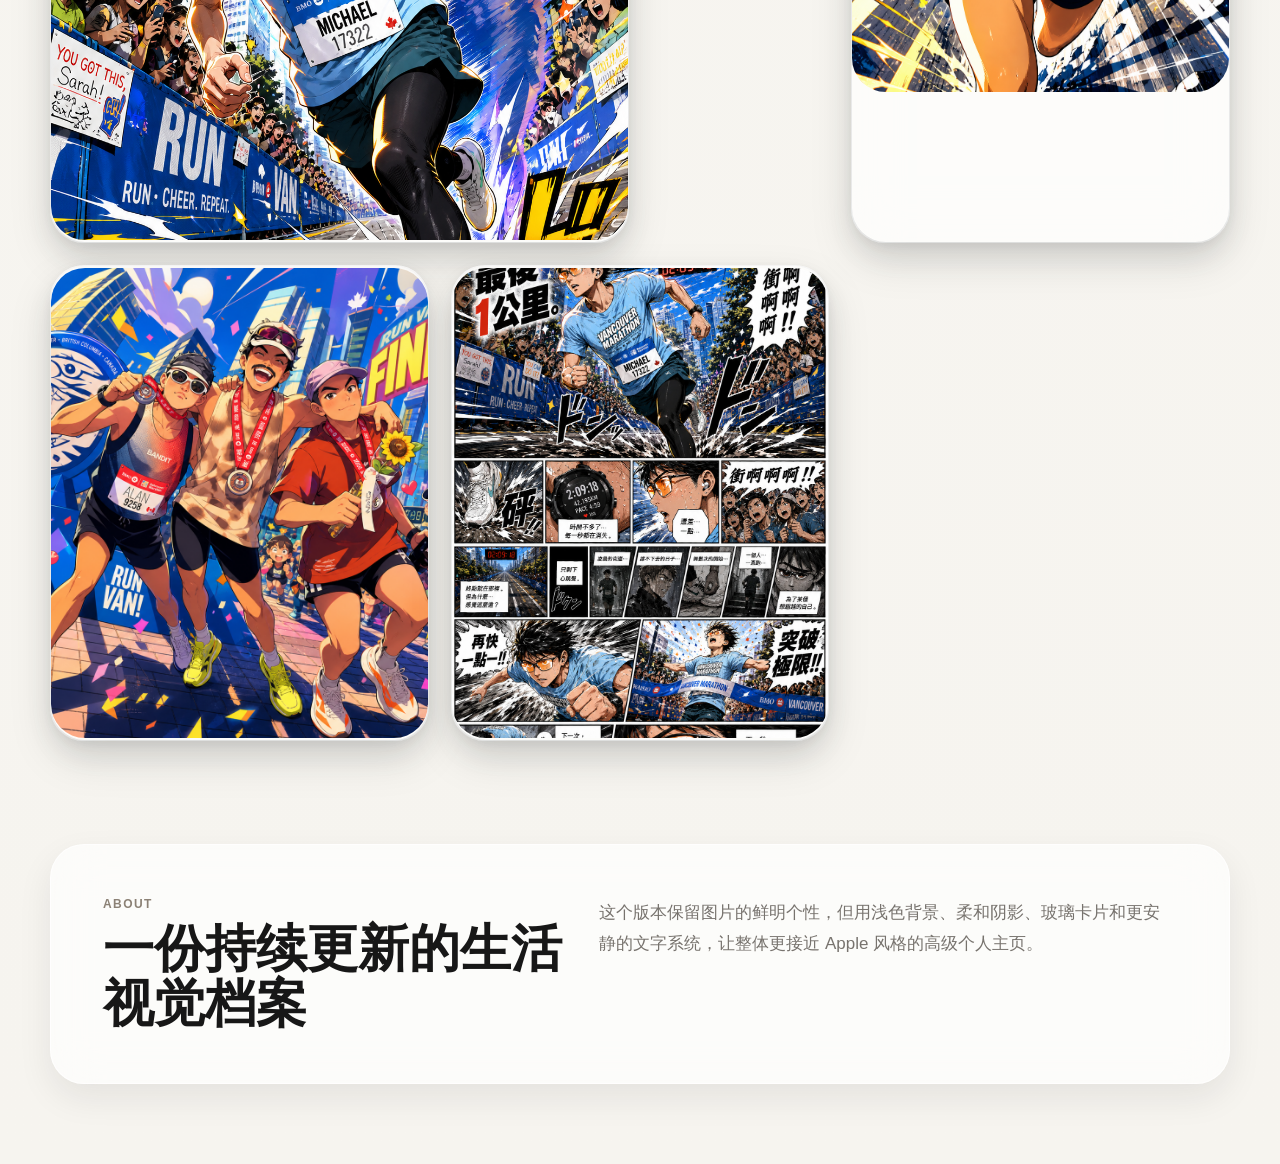
==== commit 1346d9bc: "Rename updated gallery photos" ====
--- a/apple-template.html
+++ b/apple-template.html
@@ -100,7 +100,7 @@
       </figure>
     </div>
 
-    <script src="gallery-data.js?v=16"></script>
+    <script src="gallery-data.js?v=17"></script>
     <script src="apple-template.js?v=1"></script>
   </body>
 </html>
--- a/apple-template.css
+++ b/apple-template.css
@@ -10,6 +10,9 @@
   --glass-strong: rgba(255, 255, 255, 0.82);
   --shadow: 0 24px 70px rgba(28, 31, 35, 0.11);
   --shadow-soft: 0 14px 34px rgba(28, 31, 35, 0.08);
+  --photo-shadow: 0 18px 44px rgba(34, 37, 41, 0.13), 0 4px 14px rgba(34, 37, 41, 0.07);
+  --photo-shadow-hover: 0 26px 64px rgba(34, 37, 41, 0.17), 0 8px 22px rgba(34, 37, 41, 0.09);
+  --photo-shadow-focus: 0 32px 86px rgba(34, 37, 41, 0.22), 0 10px 28px rgba(34, 37, 41, 0.11);
   --radius-lg: 34px;
   --radius-md: 24px;
   --radius-sm: 999px;
@@ -212,7 +215,7 @@
   overflow: hidden;
   border-radius: var(--radius-lg);
   background: rgba(255, 255, 255, 0.78);
-  box-shadow: var(--shadow);
+  box-shadow: var(--photo-shadow-hover);
 }
 
 .feature-card::after {
@@ -366,7 +369,15 @@
   border: 0;
   border-radius: var(--radius-lg);
   background: transparent;
+  box-shadow: var(--photo-shadow);
   cursor: pointer;
+  transition: box-shadow 220ms ease, transform 220ms ease;
+}
+
+.apple-card button:hover,
+.apple-card button:focus-visible {
+  box-shadow: var(--photo-shadow-hover);
+  transform: translateY(-2px);
 }
 
 .apple-card img {
@@ -486,7 +497,7 @@
   max-width: 100%;
   max-height: calc(100vh - 172px);
   border-radius: var(--radius-lg);
-  box-shadow: var(--shadow);
+  box-shadow: var(--photo-shadow-focus);
   object-fit: contain;
 }
 
